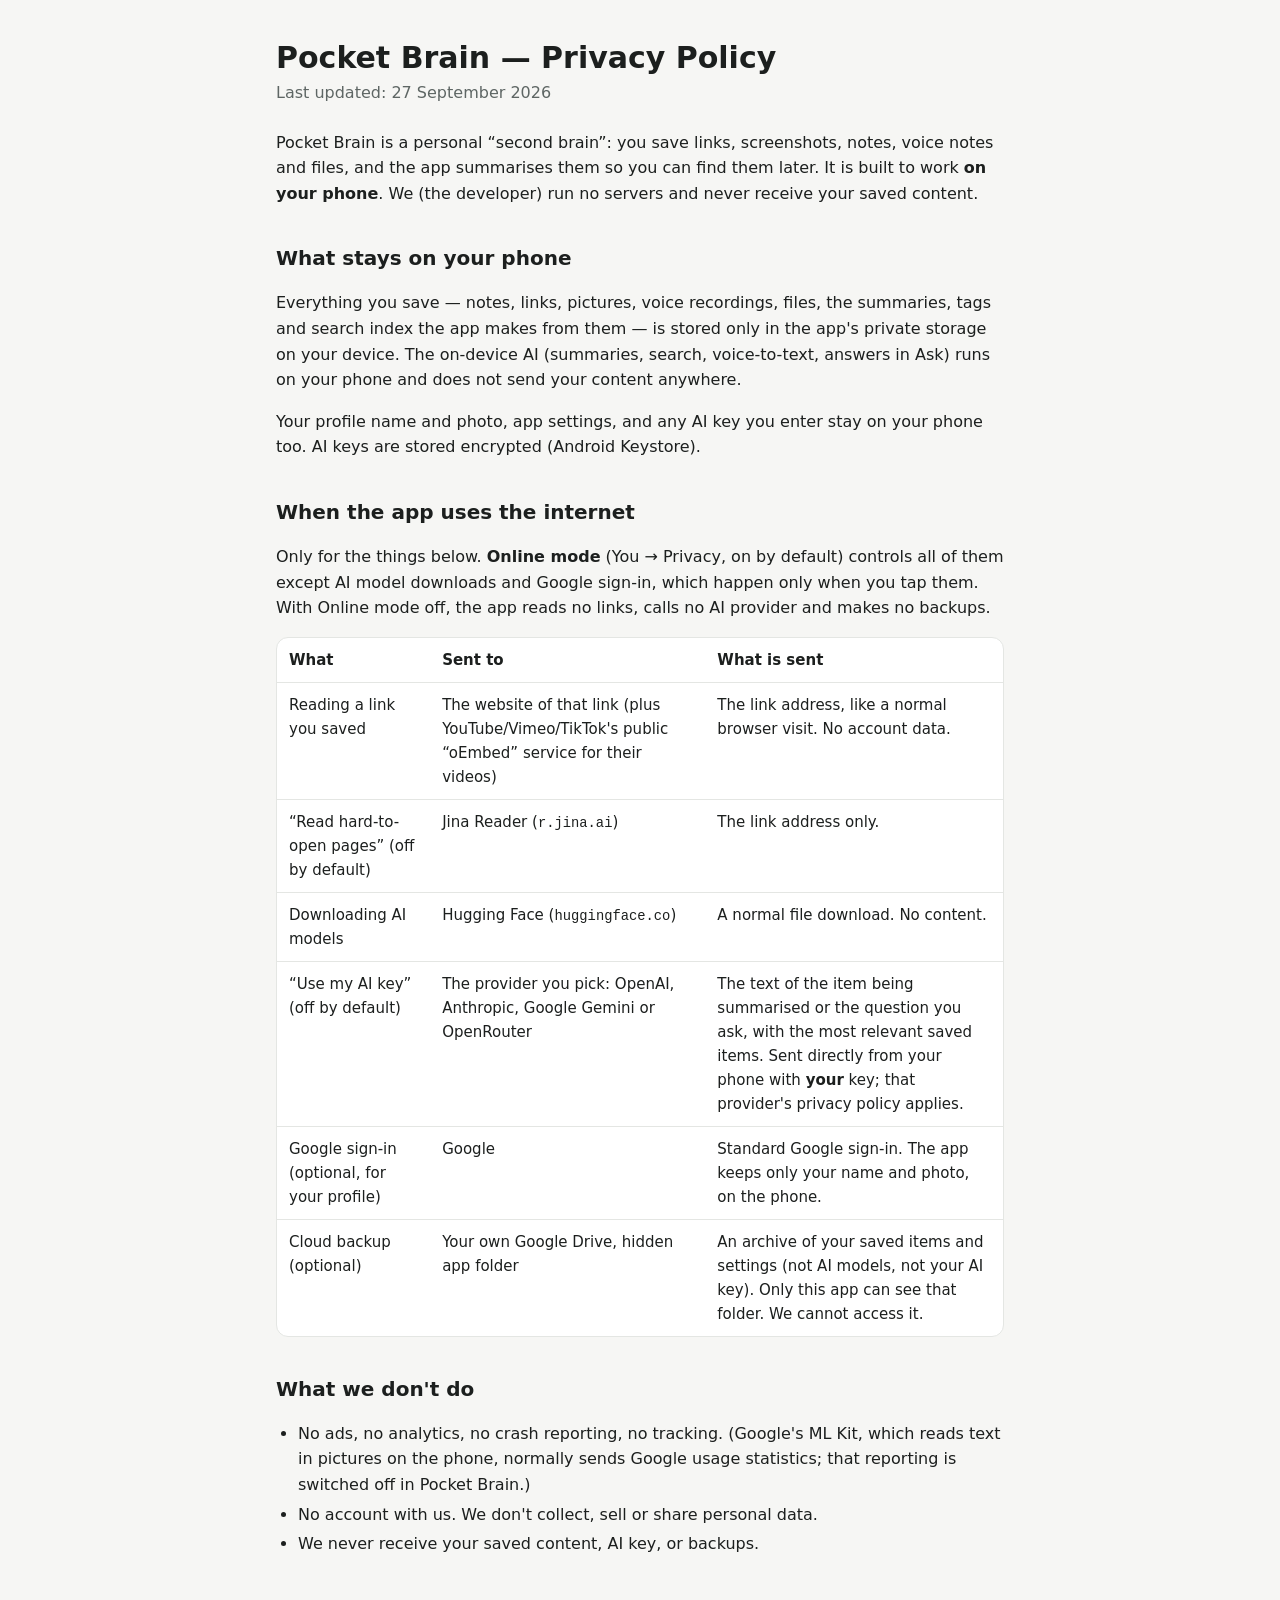
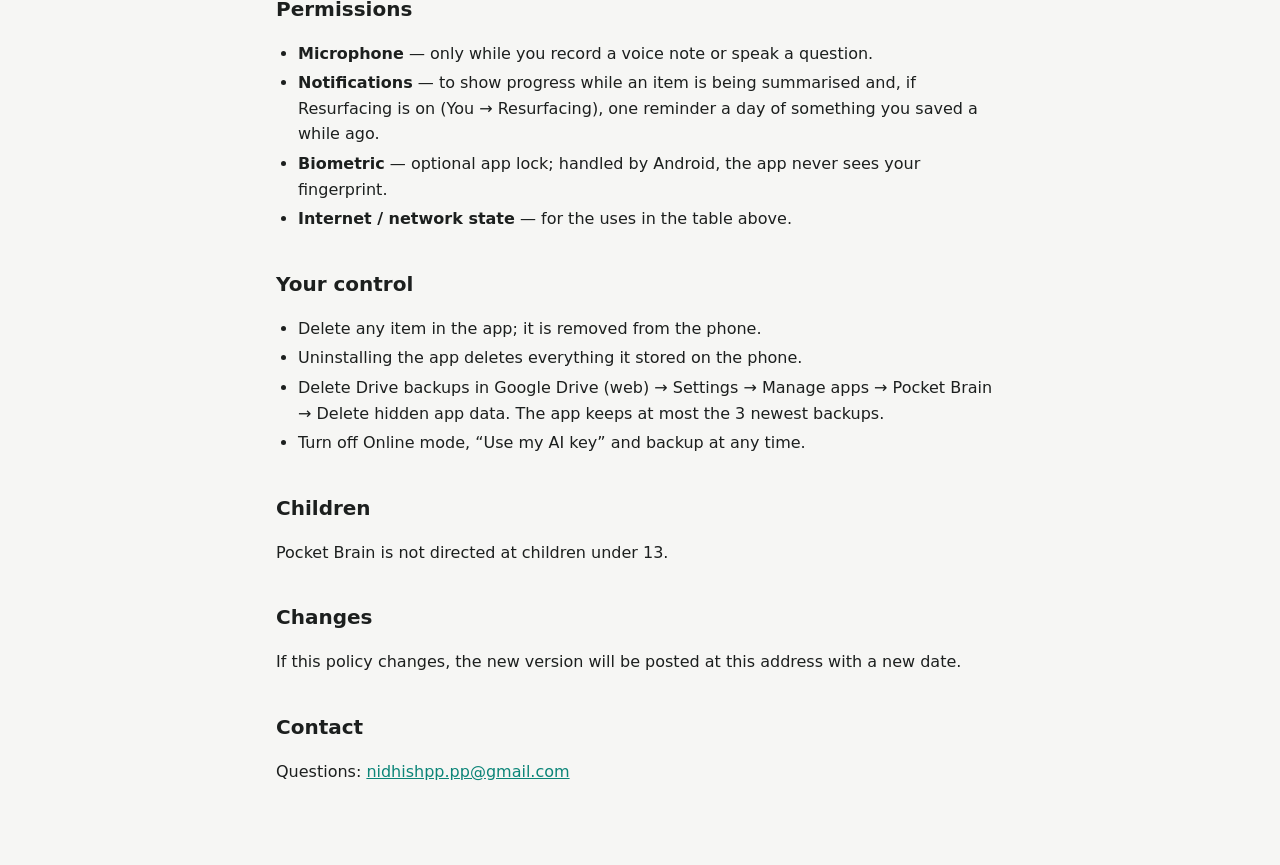
==== index.html @ e98b4227 "Pocket Brain privacy policy Co-Authored-By: Claude Opus 5.5 <noreply@anthropic.com>" ====
<!doctype html>
<html lang="en">
<head>
<meta charset="utf-8">
<meta name="viewport" content="width=device-width, initial-scale=1">
<title>Pocket Brain — Privacy Policy</title>
<meta name="description" content="Privacy policy for the Pocket Brain Android app.">
<style>
  :root { --bg:#F6F6F4; --card:#FFFFFF; --ink:#1C1F1E; --muted:#5E6664; --line:#E4E6E3; --accent:#0C8578; }
  @media (prefers-color-scheme: dark) {
    :root { --bg:#121615; --card:#1A1F1E; --ink:#E9EDEC; --muted:#A3ADAA; --line:#2A3230; --accent:#4AD1C0; }
  }
  * { box-sizing: border-box; }
  body { margin:0; background:var(--bg); color:var(--ink);
         font:16px/1.6 system-ui,-apple-system,"Segoe UI",Roboto,sans-serif; }
  main { max-width:760px; margin:0 auto; padding:40px 16px 64px; }
  h1 { font-size:30px; line-height:1.2; margin:0 0 4px; }
  h2 { font-size:20px; margin:36px 0 8px; }
  .updated { color:var(--muted); margin:0 0 24px; }
  a { color:var(--accent); }
  code { font-size:.92em; }
  ul { padding-left:22px; }
  li { margin:4px 0; }
  .table { overflow-x:auto; border:1px solid var(--line); border-radius:12px; background:var(--card); }
  table { border-collapse:collapse; width:100%; min-width:560px; font-size:15px; }
  th, td { text-align:left; vertical-align:top; padding:10px 12px; border-bottom:1px solid var(--line); }
  tr:last-child td { border-bottom:0; }
  th { font-weight:600; }
</style>
</head>
<body>
<main>
<h1>Pocket Brain — Privacy Policy</h1>
<p class="updated">Last updated: 27 September 2026</p>

<p>Pocket Brain is a personal “second brain”: you save links, screenshots, notes, voice notes and
files, and the app summarises them so you can find them later. It is built to work <strong>on your
phone</strong>. We (the developer) run no servers and never receive your saved content.</p>

<h2>What stays on your phone</h2>
<p>Everything you save — notes, links, pictures, voice recordings, files, the summaries, tags and
search index the app makes from them — is stored only in the app's private storage on your
device. The on-device AI (summaries, search, voice-to-text, answers in Ask) runs on your phone
and does not send your content anywhere.</p>
<p>Your profile name and photo, app settings, and any AI key you enter stay on your phone too.
AI keys are stored encrypted (Android Keystore).</p>

<h2>When the app uses the internet</h2>
<p>Only for the things below. <strong>Online mode</strong> (You → Privacy, on by default) controls all of them
except AI model downloads and Google sign-in, which happen only when you tap them. With Online mode off, the
app reads no links, calls no AI provider and makes no backups.</p>
<div class="table">
<table>
<thead><tr><th>What</th><th>Sent to</th><th>What is sent</th></tr></thead>
<tbody>
<tr><td>Reading a link you saved</td><td>The website of that link (plus YouTube/Vimeo/TikTok's public “oEmbed” service for their videos)</td><td>The link address, like a normal browser visit. No account data.</td></tr>
<tr><td>“Read hard-to-open pages” (off by default)</td><td>Jina Reader (<code>r.jina.ai</code>)</td><td>The link address only.</td></tr>
<tr><td>Downloading AI models</td><td>Hugging Face (<code>huggingface.co</code>)</td><td>A normal file download. No content.</td></tr>
<tr><td>“Use my AI key” (off by default)</td><td>The provider you pick: OpenAI, Anthropic, Google Gemini or OpenRouter</td><td>The text of the item being summarised or the question you ask, with the most relevant saved items. Sent directly from your phone with <strong>your</strong> key; that provider's privacy policy applies.</td></tr>
<tr><td>Google sign-in (optional, for your profile)</td><td>Google</td><td>Standard Google sign-in. The app keeps only your name and photo, on the phone.</td></tr>
<tr><td>Cloud backup (optional)</td><td>Your own Google Drive, hidden app folder</td><td>An archive of your saved items and settings (not AI models, not your AI key). Only this app can see that folder. We cannot access it.</td></tr>
</tbody>
</table>
</div>

<h2>What we don't do</h2>
<ul>
<li>No ads, no analytics, no crash reporting, no tracking. (Google's ML Kit, which reads text in
pictures on the phone, normally sends Google usage statistics; that reporting is switched off
in Pocket Brain.)</li>
<li>No account with us. We don't collect, sell or share personal data.</li>
<li>We never receive your saved content, AI key, or backups.</li>
</ul>

<h2>Permissions</h2>
<ul>
<li><strong>Microphone</strong> — only while you record a voice note or speak a question.</li>
<li><strong>Notifications</strong> — to show progress while an item is being summarised and, if Resurfacing
is on (You → Resurfacing), one reminder a day of something you saved a while ago.</li>
<li><strong>Biometric</strong> — optional app lock; handled by Android, the app never sees your fingerprint.</li>
<li><strong>Internet / network state</strong> — for the uses in the table above.</li>
</ul>

<h2>Your control</h2>
<ul>
<li>Delete any item in the app; it is removed from the phone.</li>
<li>Uninstalling the app deletes everything it stored on the phone.</li>
<li>Delete Drive backups in Google Drive (web) → Settings → Manage apps → Pocket Brain →
Delete hidden app data. The app keeps at most the 3 newest backups.</li>
<li>Turn off Online mode, “Use my AI key” and backup at any time.</li>
</ul>

<h2>Children</h2>
<p>Pocket Brain is not directed at children under 13.</p>

<h2>Changes</h2>
<p>If this policy changes, the new version will be posted at this address with a new date.</p>

<h2>Contact</h2>
<p>Questions: <a href="mailto:nidhishpp.pp@gmail.com">nidhishpp.pp@gmail.com</a></p>
</main>
</body>
</html>
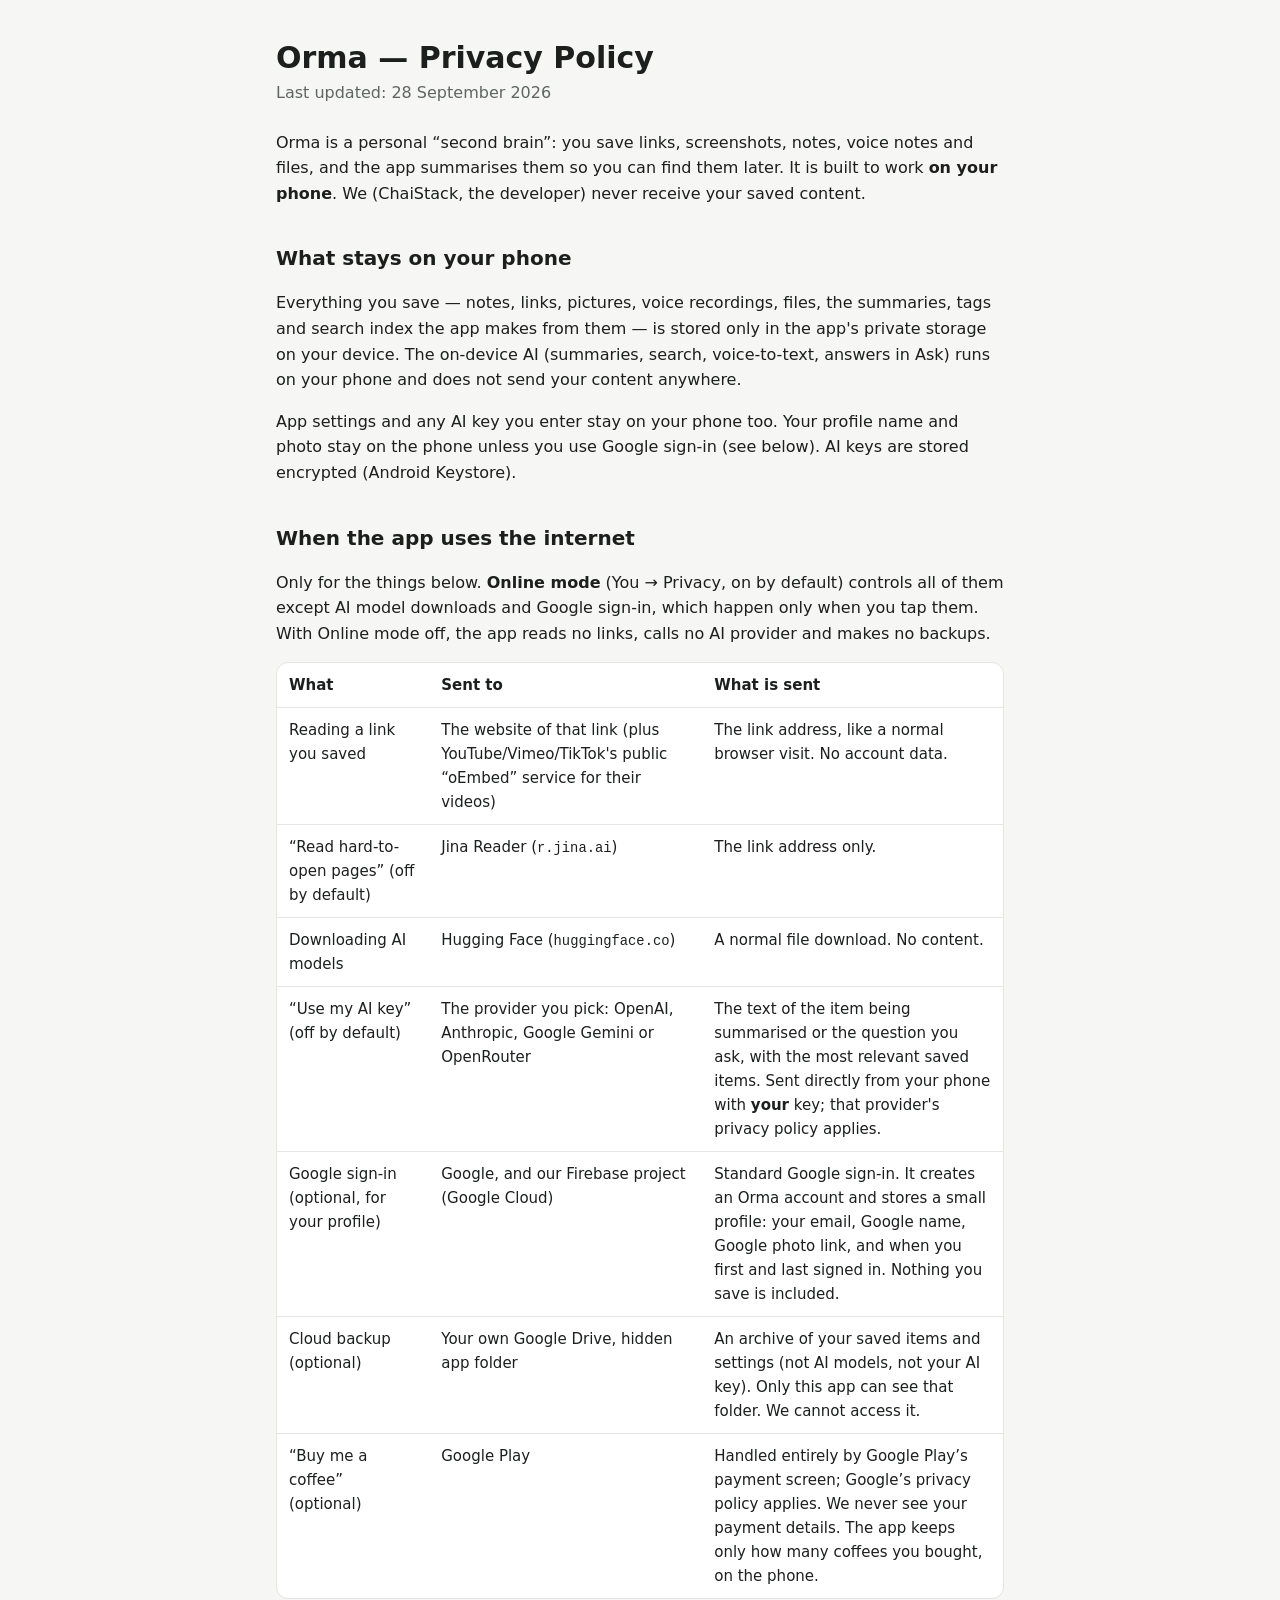
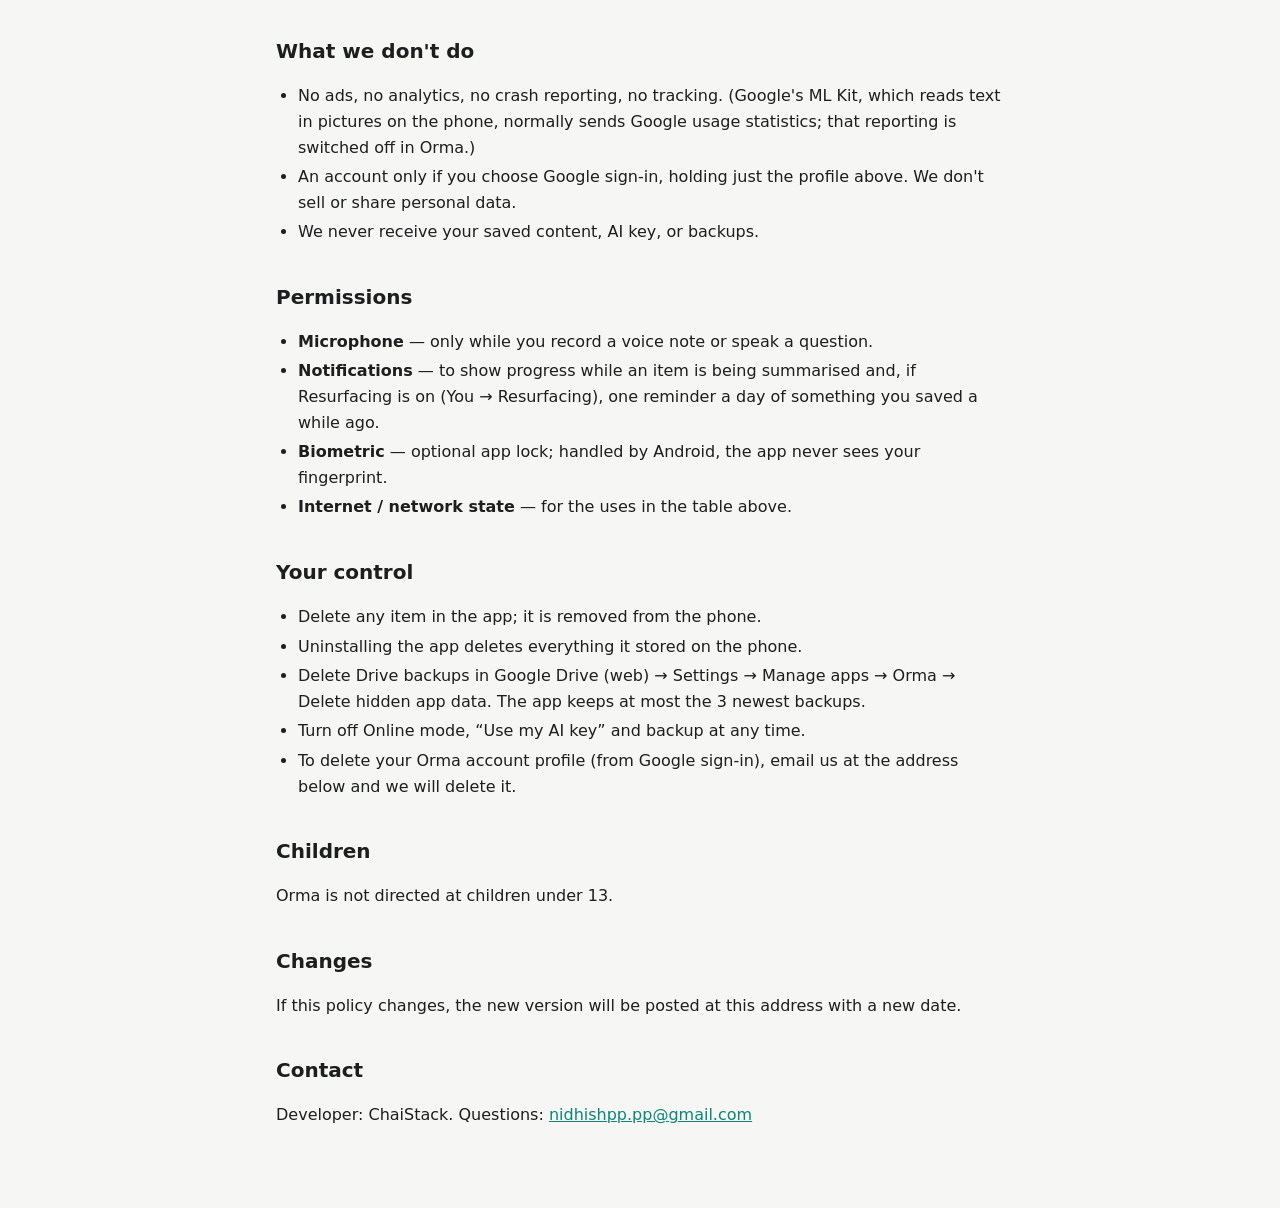
==== commit c533c23c: "Orma privacy policy: new name, ChaiStack, Firebase profile from Google sign-in Co-Authored-By: Claud" ====
--- a/index.html
+++ b/index.html
@@ -3,8 +3,8 @@
 <head>
 <meta charset="utf-8">
 <meta name="viewport" content="width=device-width, initial-scale=1">
-<title>Pocket Brain — Privacy Policy</title>
-<meta name="description" content="Privacy policy for the Pocket Brain Android app.">
+<title>Orma — Privacy Policy</title>
+<meta name="description" content="Privacy policy for the Orma Android app.">
 <style>
   :root { --bg:#F6F6F4; --card:#FFFFFF; --ink:#1C1F1E; --muted:#5E6664; --line:#E4E6E3; --accent:#0C8578; }
   @media (prefers-color-scheme: dark) {
@@ -30,19 +30,19 @@
 </head>
 <body>
 <main>
-<h1>Pocket Brain — Privacy Policy</h1>
-<p class="updated">Last updated: 27 September 2026</p>
+<h1>Orma — Privacy Policy</h1>
+<p class="updated">Last updated: 28 September 2026</p>
 
-<p>Pocket Brain is a personal “second brain”: you save links, screenshots, notes, voice notes and
+<p>Orma is a personal “second brain”: you save links, screenshots, notes, voice notes and
 files, and the app summarises them so you can find them later. It is built to work <strong>on your
-phone</strong>. We (the developer) run no servers and never receive your saved content.</p>
+phone</strong>. We (ChaiStack, the developer) never receive your saved content.</p>
 
 <h2>What stays on your phone</h2>
 <p>Everything you save — notes, links, pictures, voice recordings, files, the summaries, tags and
 search index the app makes from them — is stored only in the app's private storage on your
 device. The on-device AI (summaries, search, voice-to-text, answers in Ask) runs on your phone
 and does not send your content anywhere.</p>
-<p>Your profile name and photo, app settings, and any AI key you enter stay on your phone too.
+<p>App settings and any AI key you enter stay on your phone too. Your profile name and photo stay on the phone unless you use Google sign-in (see below).
 AI keys are stored encrypted (Android Keystore).</p>
 
 <h2>When the app uses the internet</h2>
@@ -57,8 +57,9 @@
 <tr><td>“Read hard-to-open pages” (off by default)</td><td>Jina Reader (<code>r.jina.ai</code>)</td><td>The link address only.</td></tr>
 <tr><td>Downloading AI models</td><td>Hugging Face (<code>huggingface.co</code>)</td><td>A normal file download. No content.</td></tr>
 <tr><td>“Use my AI key” (off by default)</td><td>The provider you pick: OpenAI, Anthropic, Google Gemini or OpenRouter</td><td>The text of the item being summarised or the question you ask, with the most relevant saved items. Sent directly from your phone with <strong>your</strong> key; that provider's privacy policy applies.</td></tr>
-<tr><td>Google sign-in (optional, for your profile)</td><td>Google</td><td>Standard Google sign-in. The app keeps only your name and photo, on the phone.</td></tr>
+<tr><td>Google sign-in (optional, for your profile)</td><td>Google, and our Firebase project (Google Cloud)</td><td>Standard Google sign-in. It creates an Orma account and stores a small profile: your email, Google name, Google photo link, and when you first and last signed in. Nothing you save is included.</td></tr>
 <tr><td>Cloud backup (optional)</td><td>Your own Google Drive, hidden app folder</td><td>An archive of your saved items and settings (not AI models, not your AI key). Only this app can see that folder. We cannot access it.</td></tr>
+<tr><td>“Buy me a coffee” (optional)</td><td>Google Play</td><td>Handled entirely by Google Play’s payment screen; Google’s privacy policy applies. We never see your payment details. The app keeps only how many coffees you bought, on the phone.</td></tr>
 </tbody>
 </table>
 </div>
@@ -67,8 +68,8 @@
 <ul>
 <li>No ads, no analytics, no crash reporting, no tracking. (Google's ML Kit, which reads text in
 pictures on the phone, normally sends Google usage statistics; that reporting is switched off
-in Pocket Brain.)</li>
-<li>No account with us. We don't collect, sell or share personal data.</li>
+in Orma.)</li>
+<li>An account only if you choose Google sign-in, holding just the profile above. We don't sell or share personal data.</li>
 <li>We never receive your saved content, AI key, or backups.</li>
 </ul>
 
@@ -85,19 +86,20 @@
 <ul>
 <li>Delete any item in the app; it is removed from the phone.</li>
 <li>Uninstalling the app deletes everything it stored on the phone.</li>
-<li>Delete Drive backups in Google Drive (web) → Settings → Manage apps → Pocket Brain →
+<li>Delete Drive backups in Google Drive (web) → Settings → Manage apps → Orma →
 Delete hidden app data. The app keeps at most the 3 newest backups.</li>
 <li>Turn off Online mode, “Use my AI key” and backup at any time.</li>
+<li>To delete your Orma account profile (from Google sign-in), email us at the address below and we will delete it.</li>
 </ul>
 
 <h2>Children</h2>
-<p>Pocket Brain is not directed at children under 13.</p>
+<p>Orma is not directed at children under 13.</p>
 
 <h2>Changes</h2>
 <p>If this policy changes, the new version will be posted at this address with a new date.</p>
 
 <h2>Contact</h2>
-<p>Questions: <a href="mailto:nidhishpp.pp@gmail.com">nidhishpp.pp@gmail.com</a></p>
+<p>Developer: ChaiStack. Questions: <a href="mailto:nidhishpp.pp@gmail.com">nidhishpp.pp@gmail.com</a></p>
 </main>
 </body>
 </html>
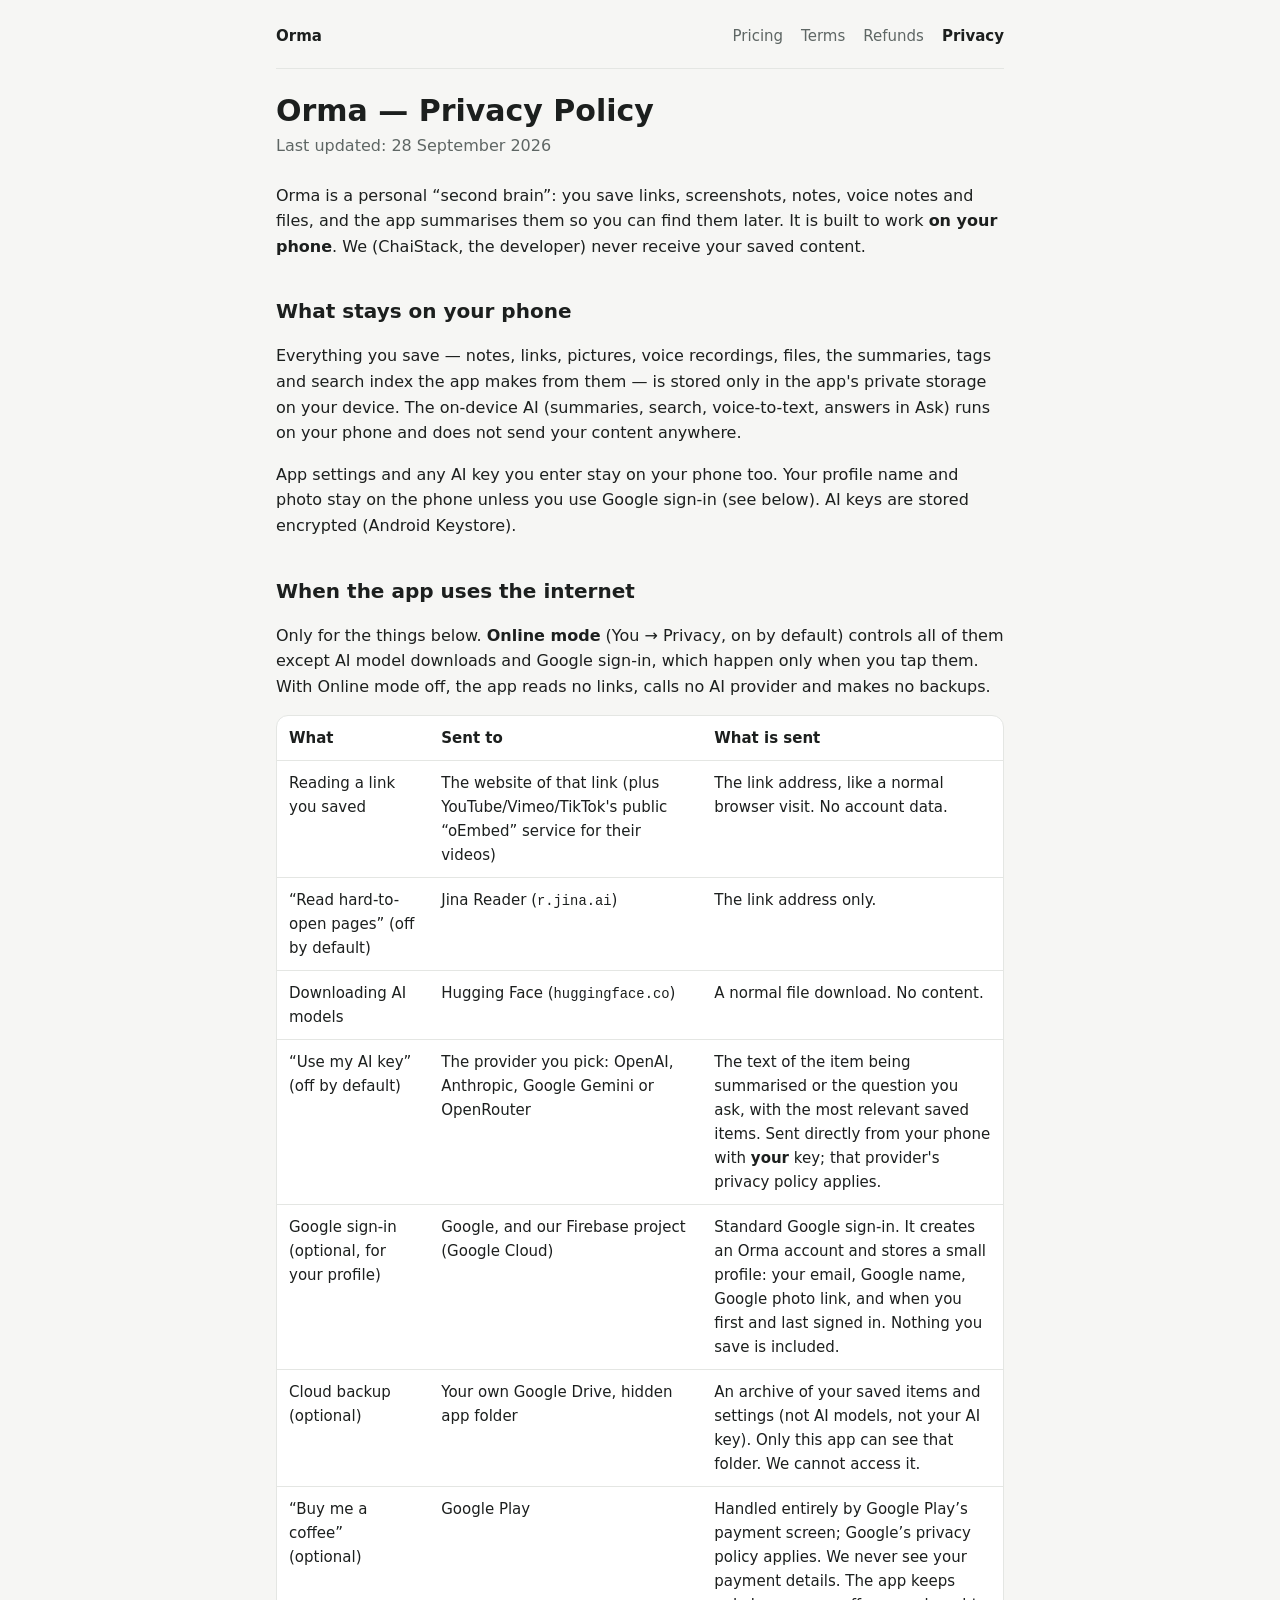
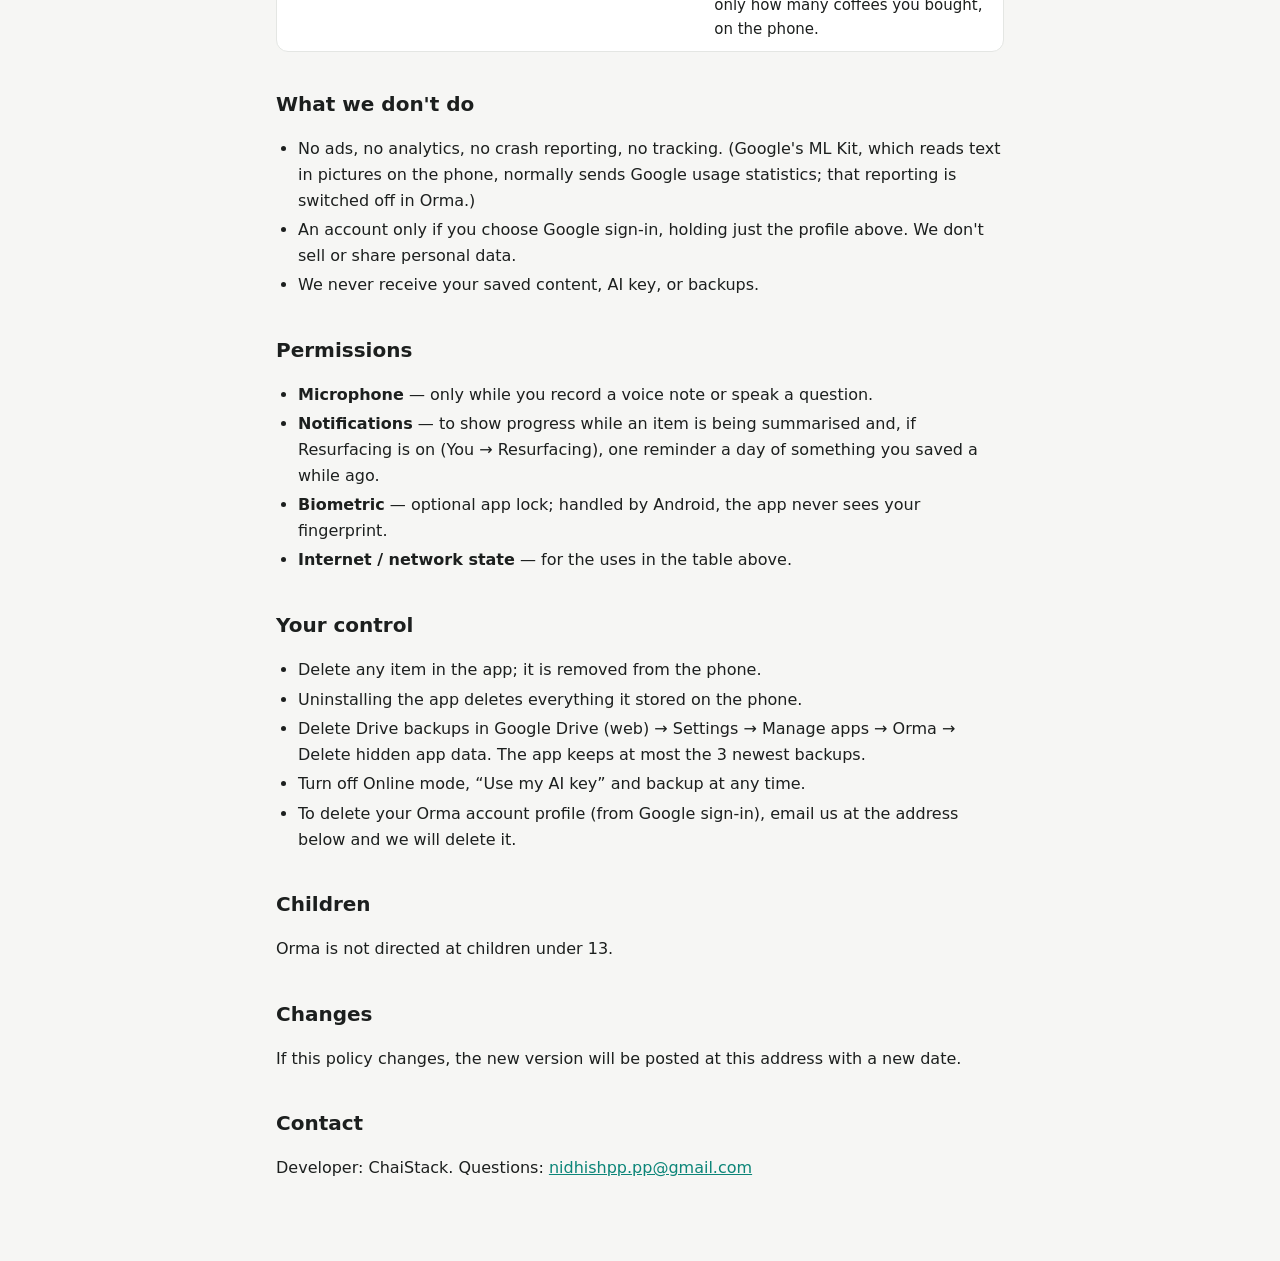
==== commit 243fbc1a: "Add pricing, terms and refund pages Pricing (Free, Pro and Pro+ marked coming soon), Terms of Servic" ====
--- a/index.html
+++ b/index.html
@@ -13,7 +13,7 @@
   * { box-sizing: border-box; }
   body { margin:0; background:var(--bg); color:var(--ink);
          font:16px/1.6 system-ui,-apple-system,"Segoe UI",Roboto,sans-serif; }
-  main { max-width:760px; margin:0 auto; padding:40px 16px 64px; }
+  main { max-width:760px; margin:0 auto; padding:24px 16px 64px; }
   h1 { font-size:30px; line-height:1.2; margin:0 0 4px; }
   h2 { font-size:20px; margin:36px 0 8px; }
   .updated { color:var(--muted); margin:0 0 24px; }
@@ -26,10 +26,22 @@
   th, td { text-align:left; vertical-align:top; padding:10px 12px; border-bottom:1px solid var(--line); }
   tr:last-child td { border-bottom:0; }
   th { font-weight:600; }
+  nav.site { display:flex; flex-wrap:wrap; gap:4px 18px; padding:0 0 20px; margin:0 0 24px; border-bottom:1px solid var(--line); font-size:15px; }
+  nav.site a { color:var(--muted); text-decoration:none; }
+  nav.site a[aria-current="page"] { color:var(--ink); font-weight:600; }
+  nav.site .brand { color:var(--ink); font-weight:700; margin-right:auto; }
 </style>
 </head>
 <body>
 <main>
+<nav class="site">
+  <a class="brand" href="./">Orma</a>
+  <a href="pricing.html">Pricing</a>
+  <a href="terms.html">Terms</a>
+  <a href="refund.html">Refunds</a>
+  <a href="./" aria-current="page">Privacy</a>
+</nav>
+
 <h1>Orma — Privacy Policy</h1>
 <p class="updated">Last updated: 28 September 2026</p>
 
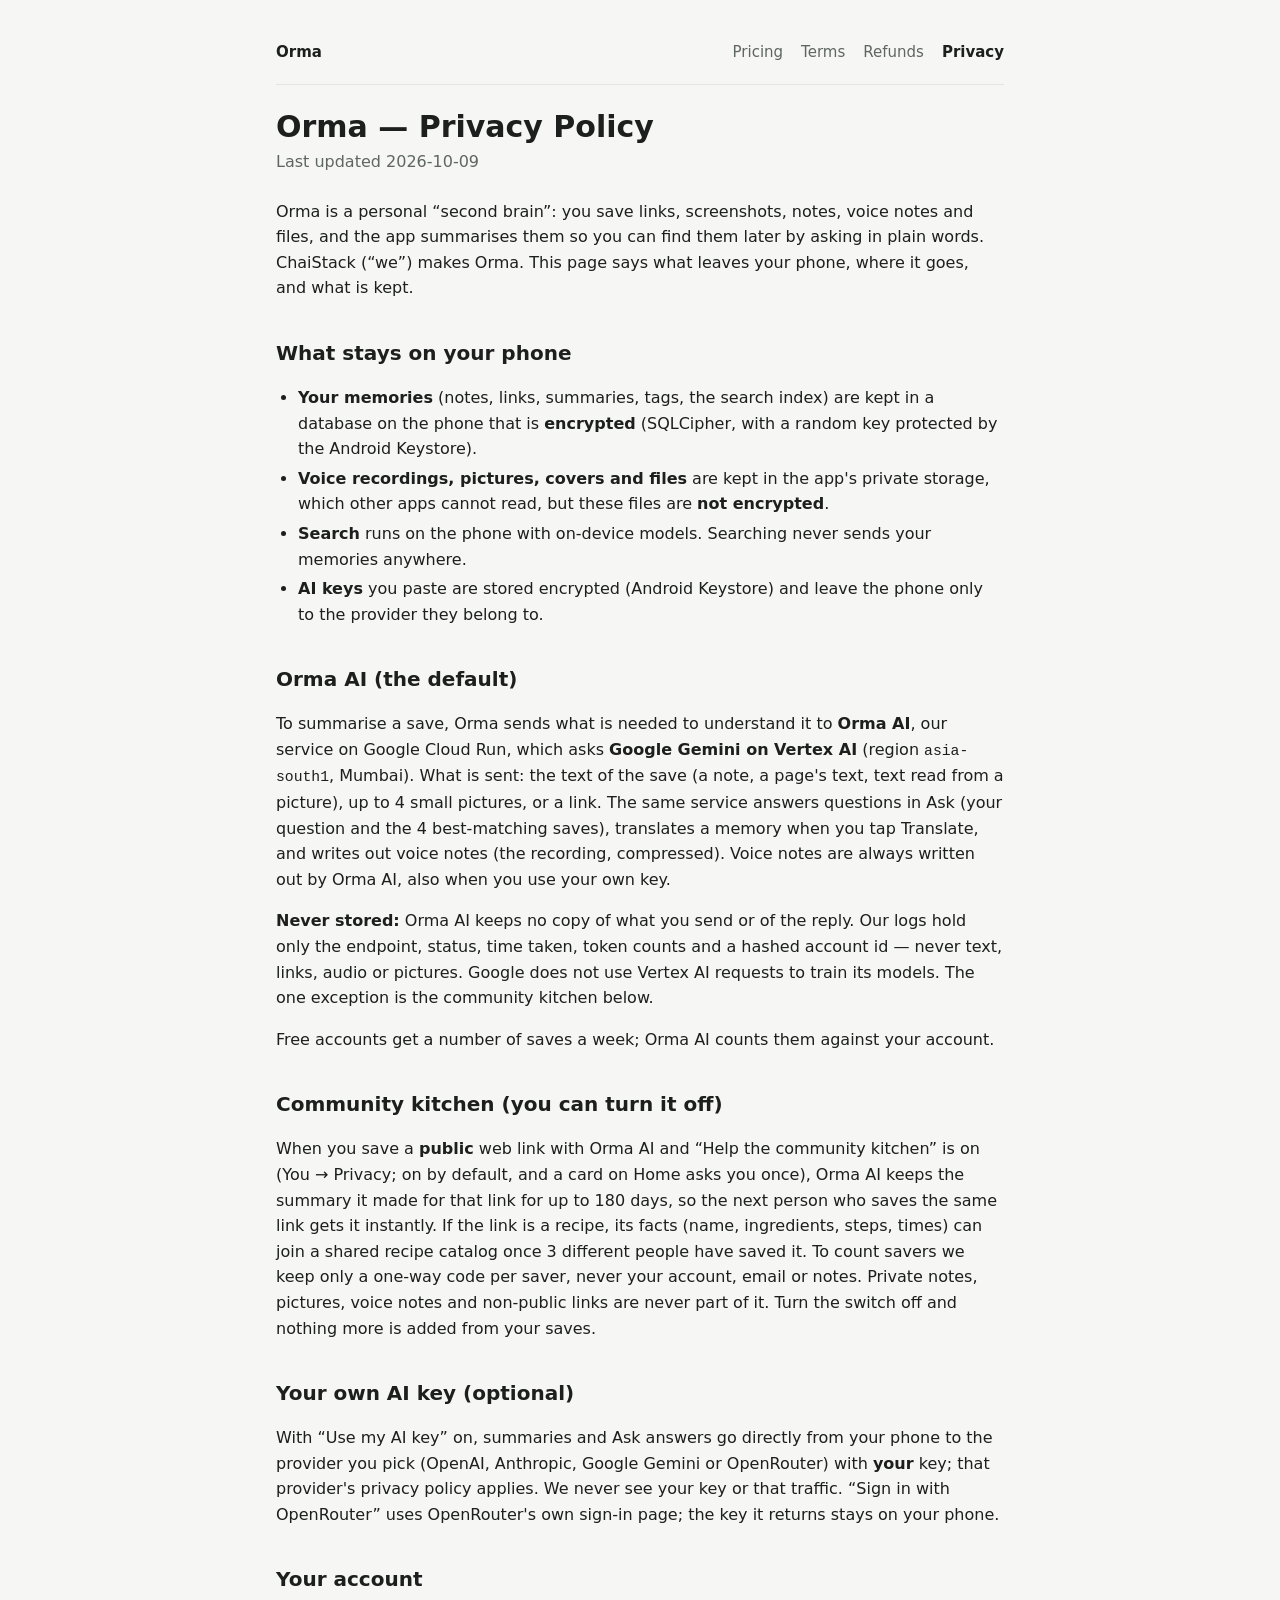
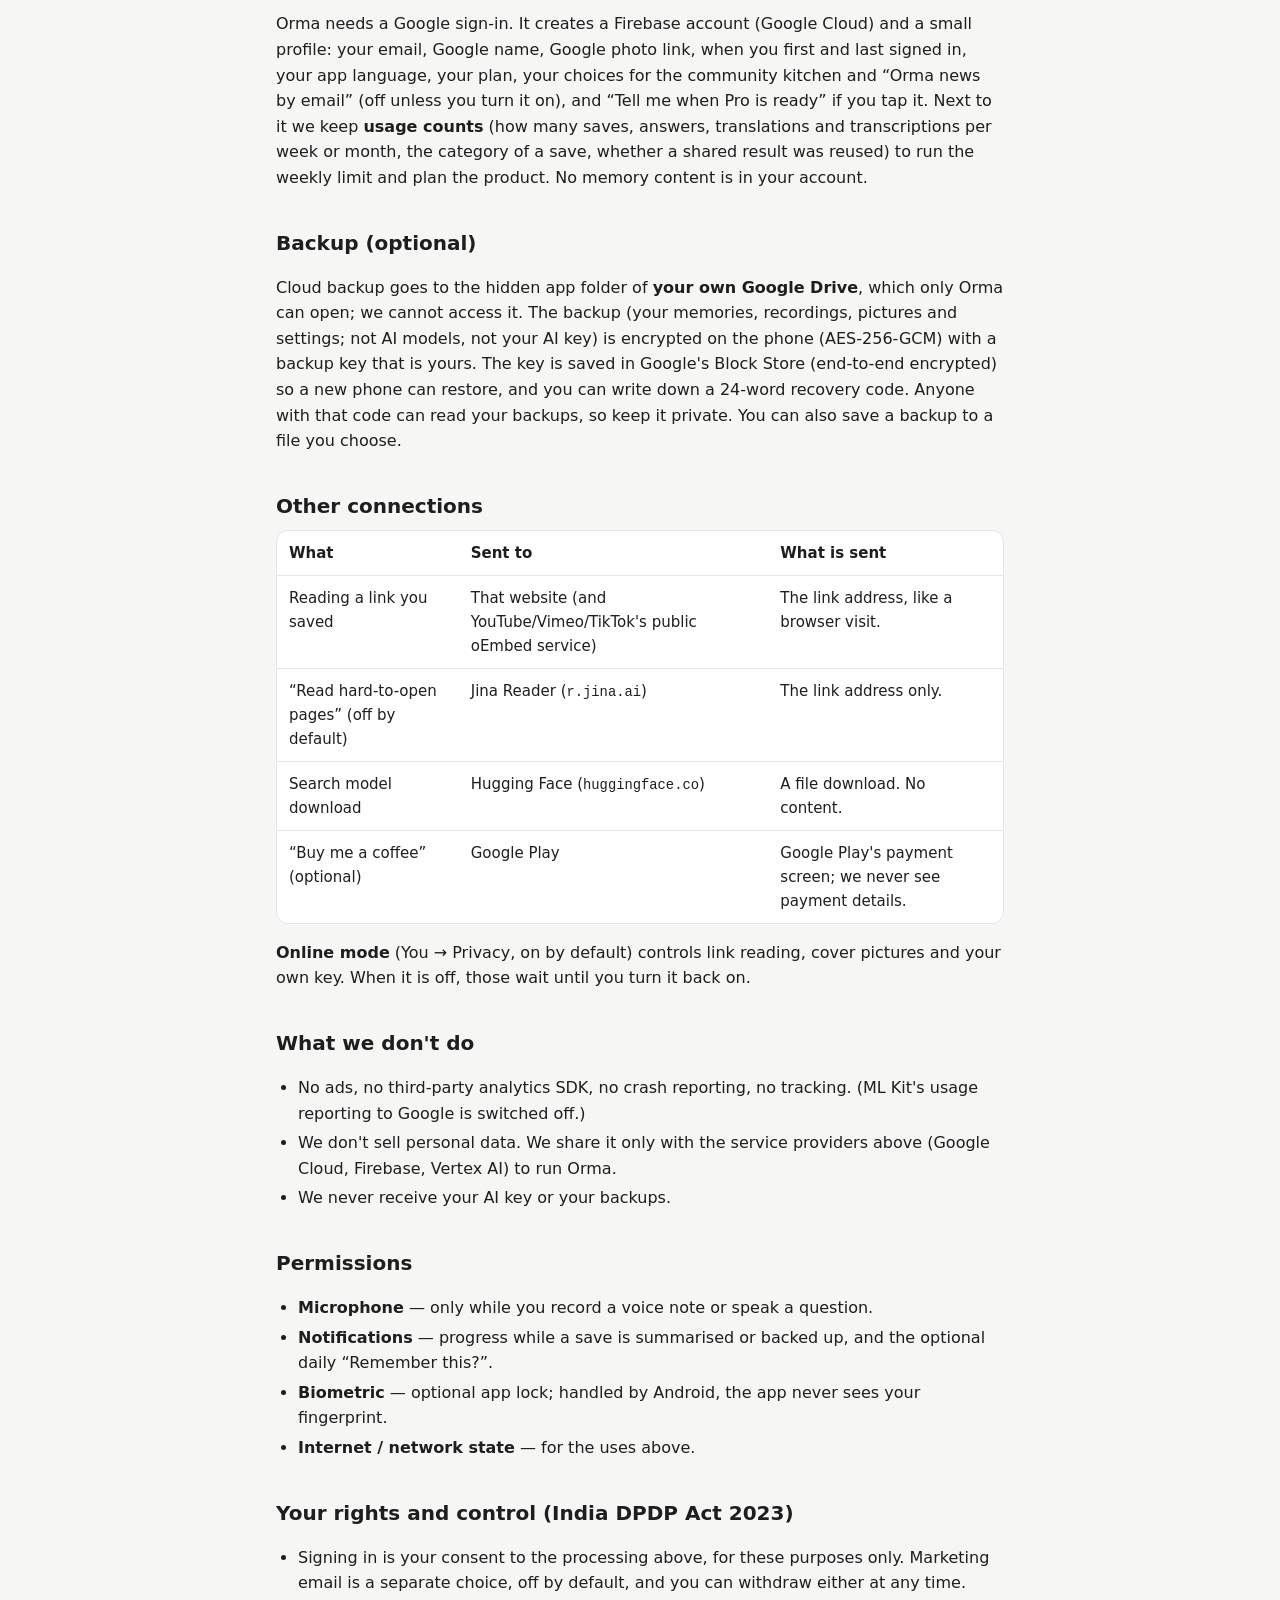
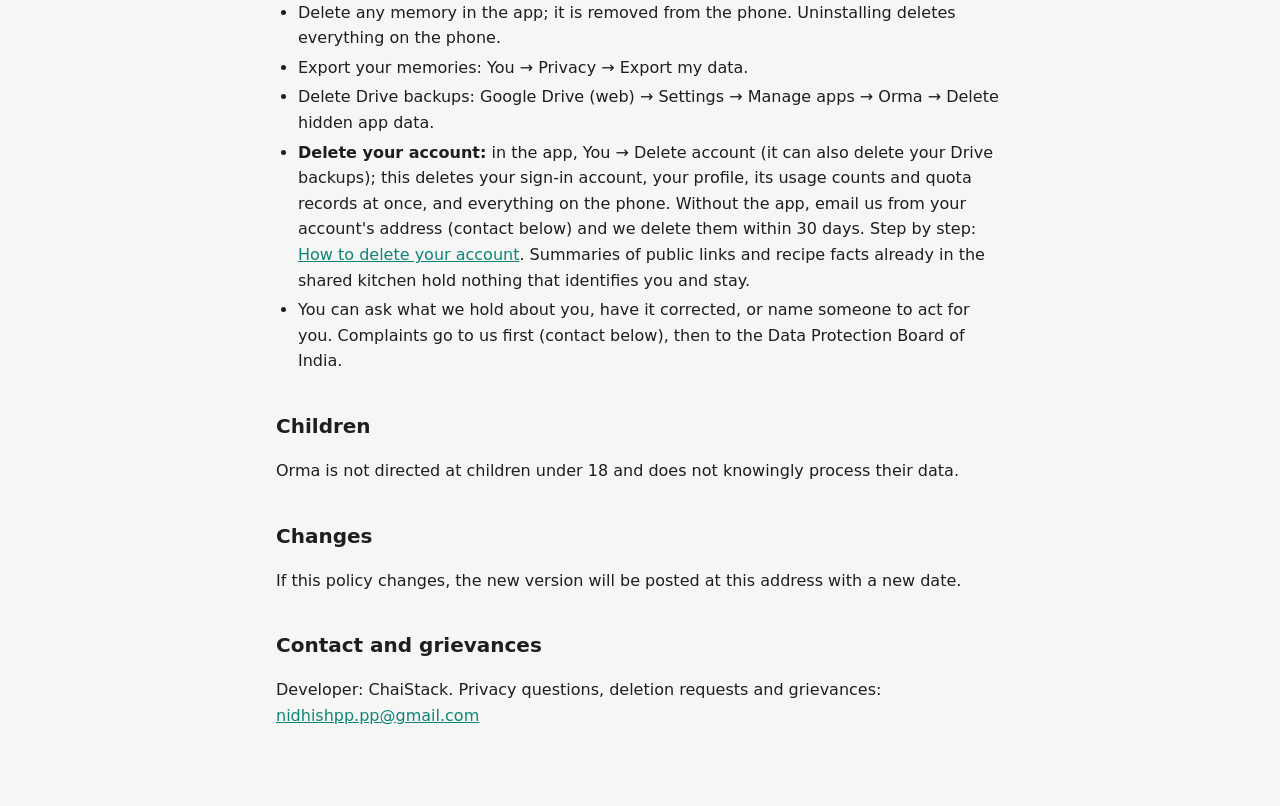
==== commit 55671d2d: "Privacy policy v1.1, account deletion page, terms 18+ Policy covers Orma AI, community kitchen, usag" ====
--- a/index.html
+++ b/index.html
@@ -13,7 +13,7 @@
   * { box-sizing: border-box; }
   body { margin:0; background:var(--bg); color:var(--ink);
          font:16px/1.6 system-ui,-apple-system,"Segoe UI",Roboto,sans-serif; }
-  main { max-width:760px; margin:0 auto; padding:24px 16px 64px; }
+  main { max-width:760px; margin:0 auto; padding:40px 16px 64px; }
   h1 { font-size:30px; line-height:1.2; margin:0 0 4px; }
   h2 { font-size:20px; margin:36px 0 8px; }
   .updated { color:var(--muted); margin:0 0 24px; }
@@ -43,75 +43,117 @@
 </nav>
 
 <h1>Orma — Privacy Policy</h1>
-<p class="updated">Last updated: 28 September 2026</p>
+<p class="updated">Last updated 2026-10-09</p>
 
-<p>Orma is a personal “second brain”: you save links, screenshots, notes, voice notes and
-files, and the app summarises them so you can find them later. It is built to work <strong>on your
-phone</strong>. We (ChaiStack, the developer) never receive your saved content.</p>
+<p>Orma is a personal “second brain”: you save links, screenshots, notes, voice notes and files, and
+the app summarises them so you can find them later by asking in plain words. ChaiStack (“we”) makes
+Orma. This page says what leaves your phone, where it goes, and what is kept.</p>
 
 <h2>What stays on your phone</h2>
-<p>Everything you save — notes, links, pictures, voice recordings, files, the summaries, tags and
-search index the app makes from them — is stored only in the app's private storage on your
-device. The on-device AI (summaries, search, voice-to-text, answers in Ask) runs on your phone
-and does not send your content anywhere.</p>
-<p>App settings and any AI key you enter stay on your phone too. Your profile name and photo stay on the phone unless you use Google sign-in (see below).
-AI keys are stored encrypted (Android Keystore).</p>
+<ul>
+<li><strong>Your memories</strong> (notes, links, summaries, tags, the search index) are kept in a database on the phone
+that is <strong>encrypted</strong> (SQLCipher, with a random key protected by the Android Keystore).</li>
+<li><strong>Voice recordings, pictures, covers and files</strong> are kept in the app's private storage, which other apps
+cannot read, but these files are <strong>not encrypted</strong>.</li>
+<li><strong>Search</strong> runs on the phone with on-device models. Searching never sends your memories anywhere.</li>
+<li><strong>AI keys</strong> you paste are stored encrypted (Android Keystore) and leave the phone only to the provider
+they belong to.</li>
+</ul>
 
-<h2>When the app uses the internet</h2>
-<p>Only for the things below. <strong>Online mode</strong> (You → Privacy, on by default) controls all of them
-except AI model downloads and Google sign-in, which happen only when you tap them. With Online mode off, the
-app reads no links, calls no AI provider and makes no backups.</p>
+<h2>Orma AI (the default)</h2>
+<p>To summarise a save, Orma sends what is needed to understand it to <strong>Orma AI</strong>, our service on Google Cloud
+Run, which asks <strong>Google Gemini on Vertex AI</strong> (region <code>asia-south1</code>, Mumbai). What is sent: the
+text of the save (a note, a page's text, text read from a picture), up to 4 small pictures, or a link. The same service
+answers questions in Ask (your question and the 4 best-matching saves), translates a memory when you tap Translate, and
+writes out voice notes (the recording, compressed). Voice notes are always written out by Orma AI, also when you use
+your own key.</p>
+<p><strong>Never stored:</strong> Orma AI keeps no copy of what you send or of the reply. Our logs hold only the endpoint,
+status, time taken, token counts and a hashed account id — never text, links, audio or pictures. Google does not use
+Vertex AI requests to train its models. The one exception is the community kitchen below.</p>
+<p>Free accounts get a number of saves a week; Orma AI counts them against your account.</p>
+
+<h2>Community kitchen (you can turn it off)</h2>
+<p>When you save a <strong>public</strong> web link with Orma AI and “Help the community kitchen” is on (You → Privacy; on by
+default, and a card on Home asks you once), Orma AI keeps the summary it made for that link for up to 180 days, so the
+next person who saves the same link gets it instantly. If the link is a recipe, its facts (name, ingredients, steps, times)
+can join a shared recipe catalog once 3 different people have saved it. To count savers we keep only a one-way code per
+saver, never your account, email or notes. Private notes, pictures, voice notes and non-public links are never part of
+it. Turn the switch off and nothing more is added from your saves.</p>
+
+<h2>Your own AI key (optional)</h2>
+<p>With “Use my AI key” on, summaries and Ask answers go directly from your phone to the provider you pick (OpenAI,
+Anthropic, Google Gemini or OpenRouter) with <strong>your</strong> key; that provider's privacy policy applies. We never see
+your key or that traffic. “Sign in with OpenRouter” uses OpenRouter's own sign-in page; the key it returns stays on your
+phone.</p>
+
+<h2>Your account</h2>
+<p>Orma needs a Google sign-in. It creates a Firebase account (Google Cloud) and a small profile: your email, Google name,
+Google photo link, when you first and last signed in, your app language, your plan, your choices for the community
+kitchen and “Orma news by email” (off unless you turn it on), and “Tell me when Pro is ready” if you tap it. Next to it we
+keep <strong>usage counts</strong> (how many saves, answers, translations and transcriptions per week or month, the
+category of a save, whether a shared result was reused) to run the weekly limit and plan the product. No memory content
+is in your account.</p>
+
+<h2>Backup (optional)</h2>
+<p>Cloud backup goes to the hidden app folder of <strong>your own Google Drive</strong>, which only Orma can open; we cannot
+access it. The backup (your memories, recordings, pictures and settings; not AI models, not your AI key) is encrypted on
+the phone (AES-256-GCM) with a backup key that is yours. The key is saved in Google's Block Store (end-to-end encrypted)
+so a new phone can restore, and you can write down a 24-word recovery code. Anyone with that code can read your
+backups, so keep it private. You can also save a backup to a file you choose.</p>
+
+<h2>Other connections</h2>
 <div class="table">
 <table>
 <thead><tr><th>What</th><th>Sent to</th><th>What is sent</th></tr></thead>
 <tbody>
-<tr><td>Reading a link you saved</td><td>The website of that link (plus YouTube/Vimeo/TikTok's public “oEmbed” service for their videos)</td><td>The link address, like a normal browser visit. No account data.</td></tr>
+<tr><td>Reading a link you saved</td><td>That website (and YouTube/Vimeo/TikTok's public oEmbed service)</td><td>The link address, like a browser visit.</td></tr>
 <tr><td>“Read hard-to-open pages” (off by default)</td><td>Jina Reader (<code>r.jina.ai</code>)</td><td>The link address only.</td></tr>
-<tr><td>Downloading AI models</td><td>Hugging Face (<code>huggingface.co</code>)</td><td>A normal file download. No content.</td></tr>
-<tr><td>“Use my AI key” (off by default)</td><td>The provider you pick: OpenAI, Anthropic, Google Gemini or OpenRouter</td><td>The text of the item being summarised or the question you ask, with the most relevant saved items. Sent directly from your phone with <strong>your</strong> key; that provider's privacy policy applies.</td></tr>
-<tr><td>Google sign-in (optional, for your profile)</td><td>Google, and our Firebase project (Google Cloud)</td><td>Standard Google sign-in. It creates an Orma account and stores a small profile: your email, Google name, Google photo link, and when you first and last signed in. Nothing you save is included.</td></tr>
-<tr><td>Cloud backup (optional)</td><td>Your own Google Drive, hidden app folder</td><td>An archive of your saved items and settings (not AI models, not your AI key). Only this app can see that folder. We cannot access it.</td></tr>
-<tr><td>“Buy me a coffee” (optional)</td><td>Google Play</td><td>Handled entirely by Google Play’s payment screen; Google’s privacy policy applies. We never see your payment details. The app keeps only how many coffees you bought, on the phone.</td></tr>
+<tr><td>Search model download</td><td>Hugging Face (<code>huggingface.co</code>)</td><td>A file download. No content.</td></tr>
+<tr><td>“Buy me a coffee” (optional)</td><td>Google Play</td><td>Google Play's payment screen; we never see payment details.</td></tr>
 </tbody>
 </table>
 </div>
+<p><strong>Online mode</strong> (You → Privacy, on by default) controls link reading, cover pictures and your own key. When
+it is off, those wait until you turn it back on.</p>
 
 <h2>What we don't do</h2>
 <ul>
-<li>No ads, no analytics, no crash reporting, no tracking. (Google's ML Kit, which reads text in
-pictures on the phone, normally sends Google usage statistics; that reporting is switched off
-in Orma.)</li>
-<li>An account only if you choose Google sign-in, holding just the profile above. We don't sell or share personal data.</li>
-<li>We never receive your saved content, AI key, or backups.</li>
+<li>No ads, no third-party analytics SDK, no crash reporting, no tracking. (ML Kit's usage reporting to Google is switched off.)</li>
+<li>We don't sell personal data. We share it only with the service providers above (Google Cloud, Firebase, Vertex AI) to run Orma.</li>
+<li>We never receive your AI key or your backups.</li>
 </ul>
 
 <h2>Permissions</h2>
 <ul>
 <li><strong>Microphone</strong> — only while you record a voice note or speak a question.</li>
-<li><strong>Notifications</strong> — to show progress while an item is being summarised and, if Resurfacing
-is on (You → Resurfacing), one reminder a day of something you saved a while ago.</li>
+<li><strong>Notifications</strong> — progress while a save is summarised or backed up, and the optional daily “Remember this?”.</li>
 <li><strong>Biometric</strong> — optional app lock; handled by Android, the app never sees your fingerprint.</li>
-<li><strong>Internet / network state</strong> — for the uses in the table above.</li>
+<li><strong>Internet / network state</strong> — for the uses above.</li>
 </ul>
 
-<h2>Your control</h2>
+<h2>Your rights and control (India DPDP Act 2023)</h2>
 <ul>
-<li>Delete any item in the app; it is removed from the phone.</li>
-<li>Uninstalling the app deletes everything it stored on the phone.</li>
-<li>Delete Drive backups in Google Drive (web) → Settings → Manage apps → Orma →
-Delete hidden app data. The app keeps at most the 3 newest backups.</li>
-<li>Turn off Online mode, “Use my AI key” and backup at any time.</li>
-<li>To delete your Orma account profile (from Google sign-in), email us at the address below and we will delete it.</li>
+<li>Signing in is your consent to the processing above, for these purposes only. Marketing email is a separate choice, off by default, and you can withdraw either at any time.</li>
+<li>Delete any memory in the app; it is removed from the phone. Uninstalling deletes everything on the phone.</li>
+<li>Export your memories: You → Privacy → Export my data.</li>
+<li>Delete Drive backups: Google Drive (web) → Settings → Manage apps → Orma → Delete hidden app data.</li>
+<li><strong>Delete your account:</strong> in the app, You → Delete account (it can also delete your Drive backups); this
+deletes your sign-in account, your profile, its usage counts and quota records at once, and everything on the phone.
+Without the app, email us from your account's address (contact below) and we delete them within 30 days.
+Step by step: <a href="delete/">How to delete your account</a>. Summaries of public links and recipe facts
+already in the shared kitchen hold nothing that identifies you and stay.</li>
+<li>You can ask what we hold about you, have it corrected, or name someone to act for you. Complaints go to us first
+(contact below), then to the Data Protection Board of India.</li>
 </ul>
 
 <h2>Children</h2>
-<p>Orma is not directed at children under 13.</p>
+<p>Orma is not directed at children under 18 and does not knowingly process their data.</p>
 
 <h2>Changes</h2>
 <p>If this policy changes, the new version will be posted at this address with a new date.</p>
 
-<h2>Contact</h2>
-<p>Developer: ChaiStack. Questions: <a href="mailto:nidhishpp.pp@gmail.com">nidhishpp.pp@gmail.com</a></p>
+<h2>Contact and grievances</h2>
+<p>Developer: ChaiStack. Privacy questions, deletion requests and grievances: <a href="mailto:nidhishpp.pp@gmail.com">nidhishpp.pp@gmail.com</a></p>
 </main>
 </body>
 </html>
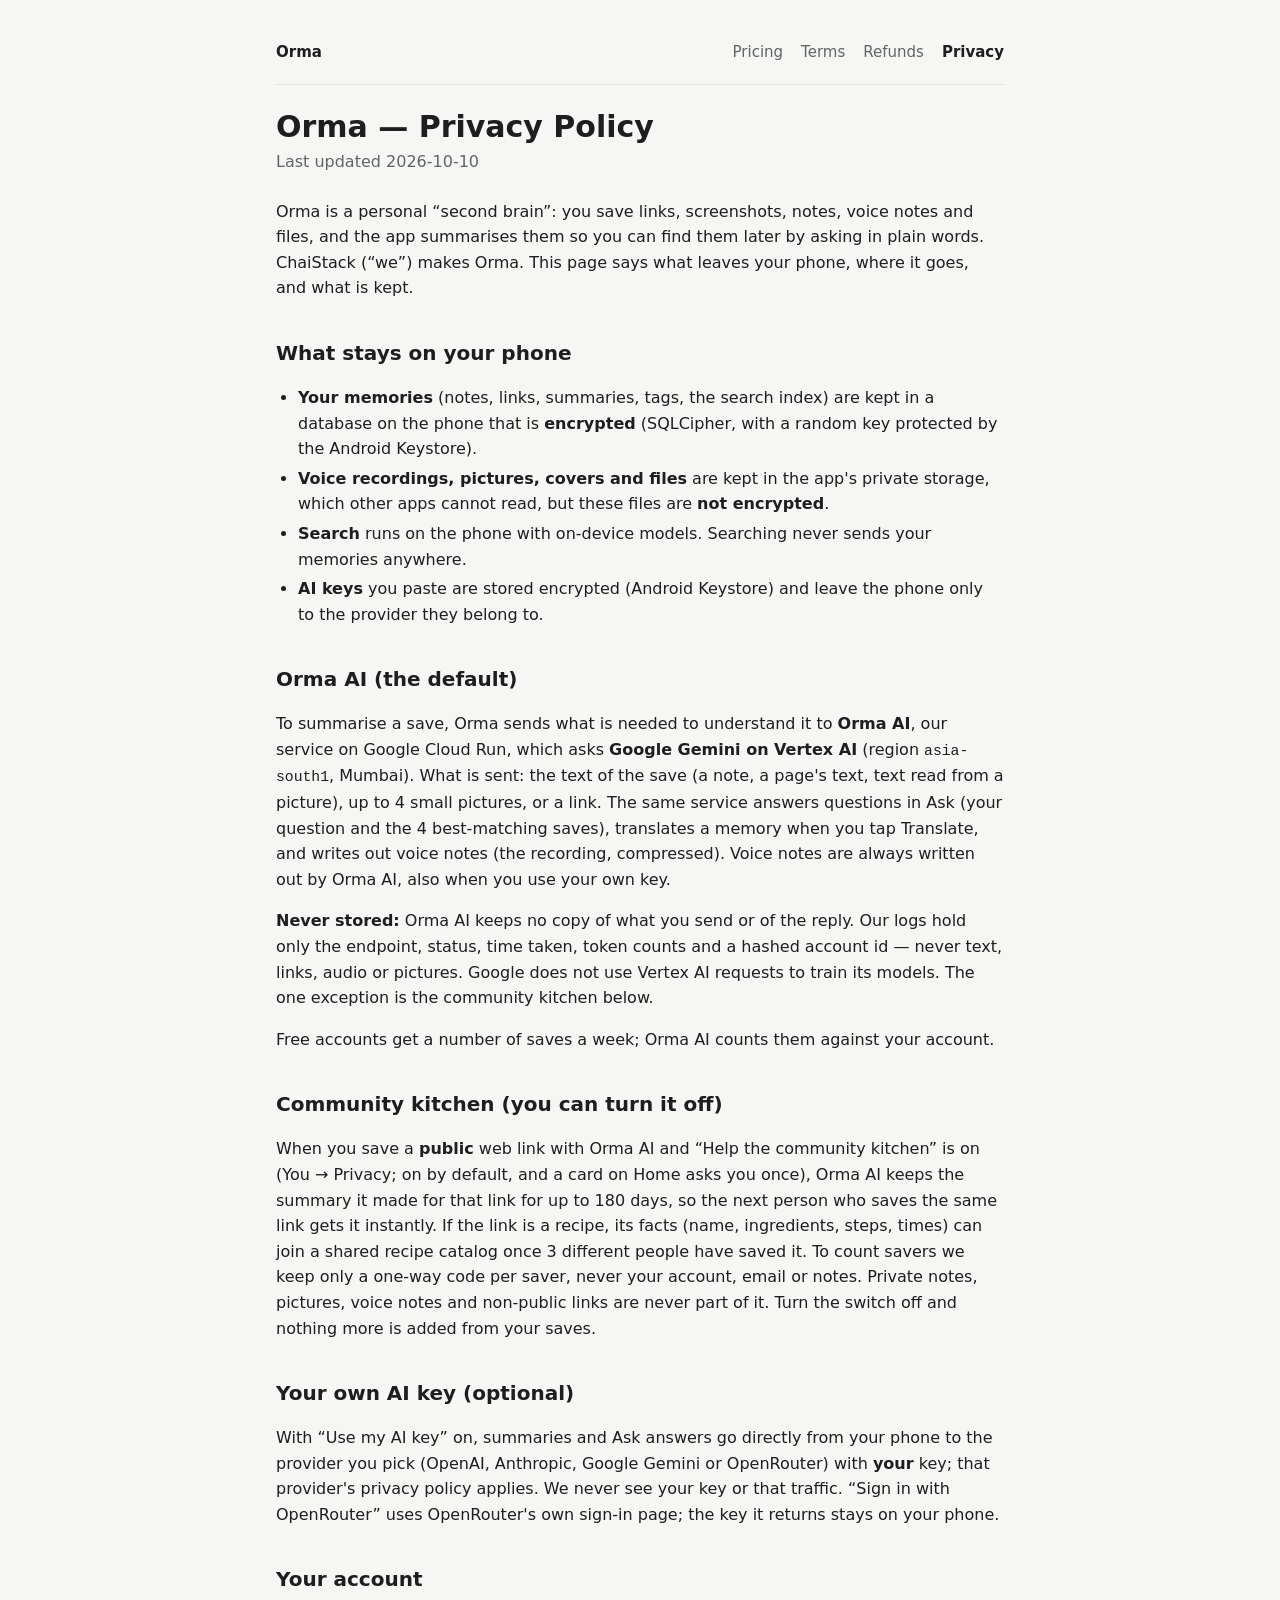
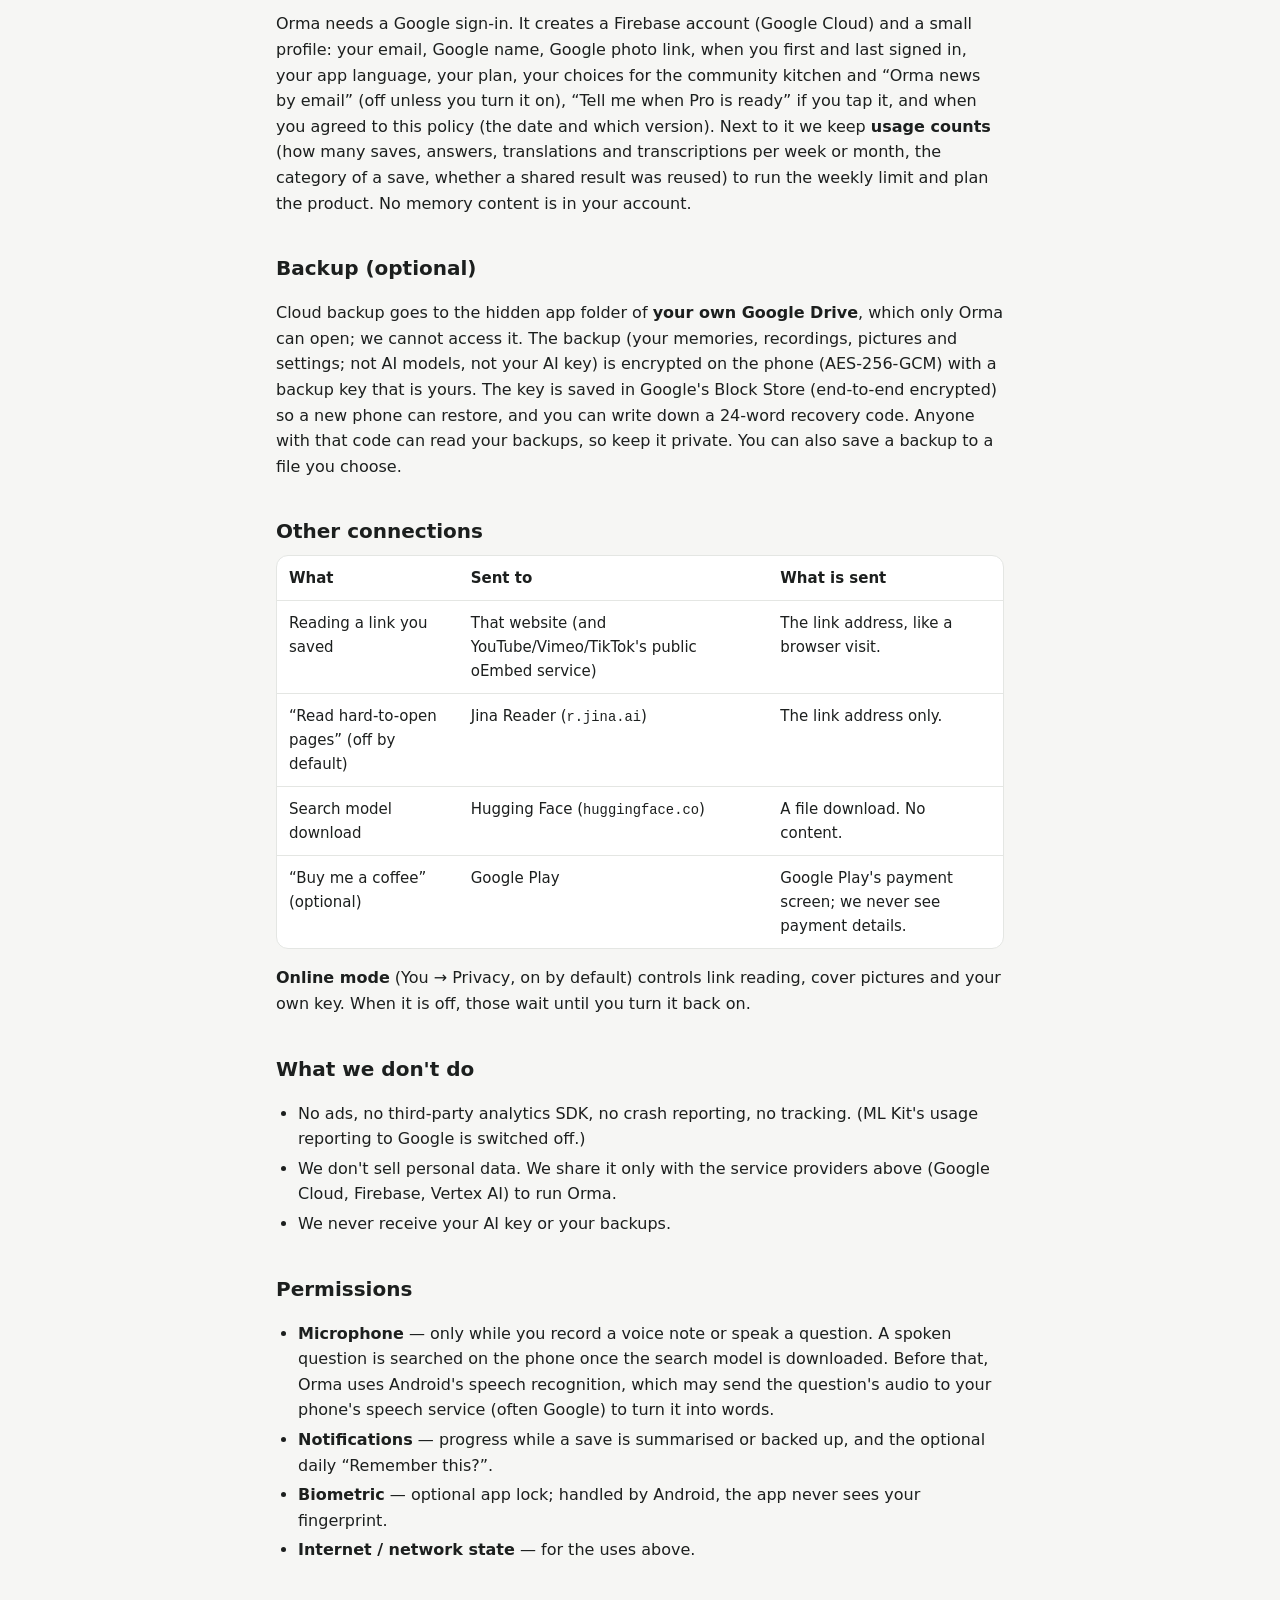
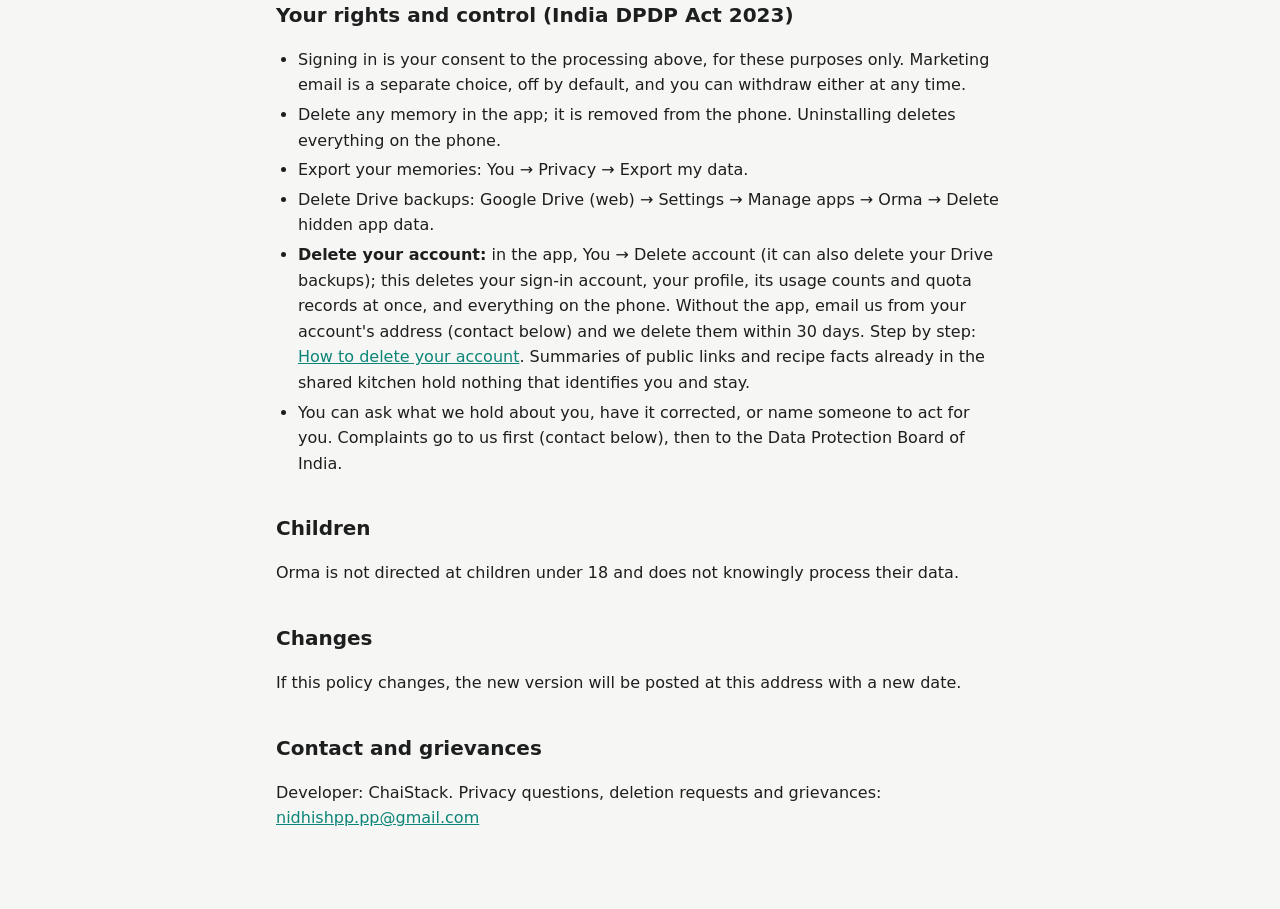
==== commit 286a16c3: "Policy: consent record in account, speech fallback under Microphone Co-Authored-By: Claude Opus 5.5 " ====
--- a/index.html
+++ b/index.html
@@ -43,7 +43,7 @@
 </nav>
 
 <h1>Orma — Privacy Policy</h1>
-<p class="updated">Last updated 2026-10-09</p>
+<p class="updated">Last updated 2026-10-10</p>
 
 <p>Orma is a personal “second brain”: you save links, screenshots, notes, voice notes and files, and
 the app summarises them so you can find them later by asking in plain words. ChaiStack (“we”) makes
@@ -89,7 +89,8 @@
 <h2>Your account</h2>
 <p>Orma needs a Google sign-in. It creates a Firebase account (Google Cloud) and a small profile: your email, Google name,
 Google photo link, when you first and last signed in, your app language, your plan, your choices for the community
-kitchen and “Orma news by email” (off unless you turn it on), and “Tell me when Pro is ready” if you tap it. Next to it we
+kitchen and “Orma news by email” (off unless you turn it on), “Tell me when Pro is ready” if you tap it, and when you
+agreed to this policy (the date and which version). Next to it we
 keep <strong>usage counts</strong> (how many saves, answers, translations and transcriptions per week or month, the
 category of a save, whether a shared result was reused) to run the weekly limit and plan the product. No memory content
 is in your account.</p>
@@ -125,7 +126,9 @@
 
 <h2>Permissions</h2>
 <ul>
-<li><strong>Microphone</strong> — only while you record a voice note or speak a question.</li>
+<li><strong>Microphone</strong> — only while you record a voice note or speak a question. A spoken question is searched on
+the phone once the search model is downloaded. Before that, Orma uses Android's speech recognition, which may send the
+question's audio to your phone's speech service (often Google) to turn it into words.</li>
 <li><strong>Notifications</strong> — progress while a save is summarised or backed up, and the optional daily “Remember this?”.</li>
 <li><strong>Biometric</strong> — optional app lock; handled by Android, the app never sees your fingerprint.</li>
 <li><strong>Internet / network state</strong> — for the uses above.</li>
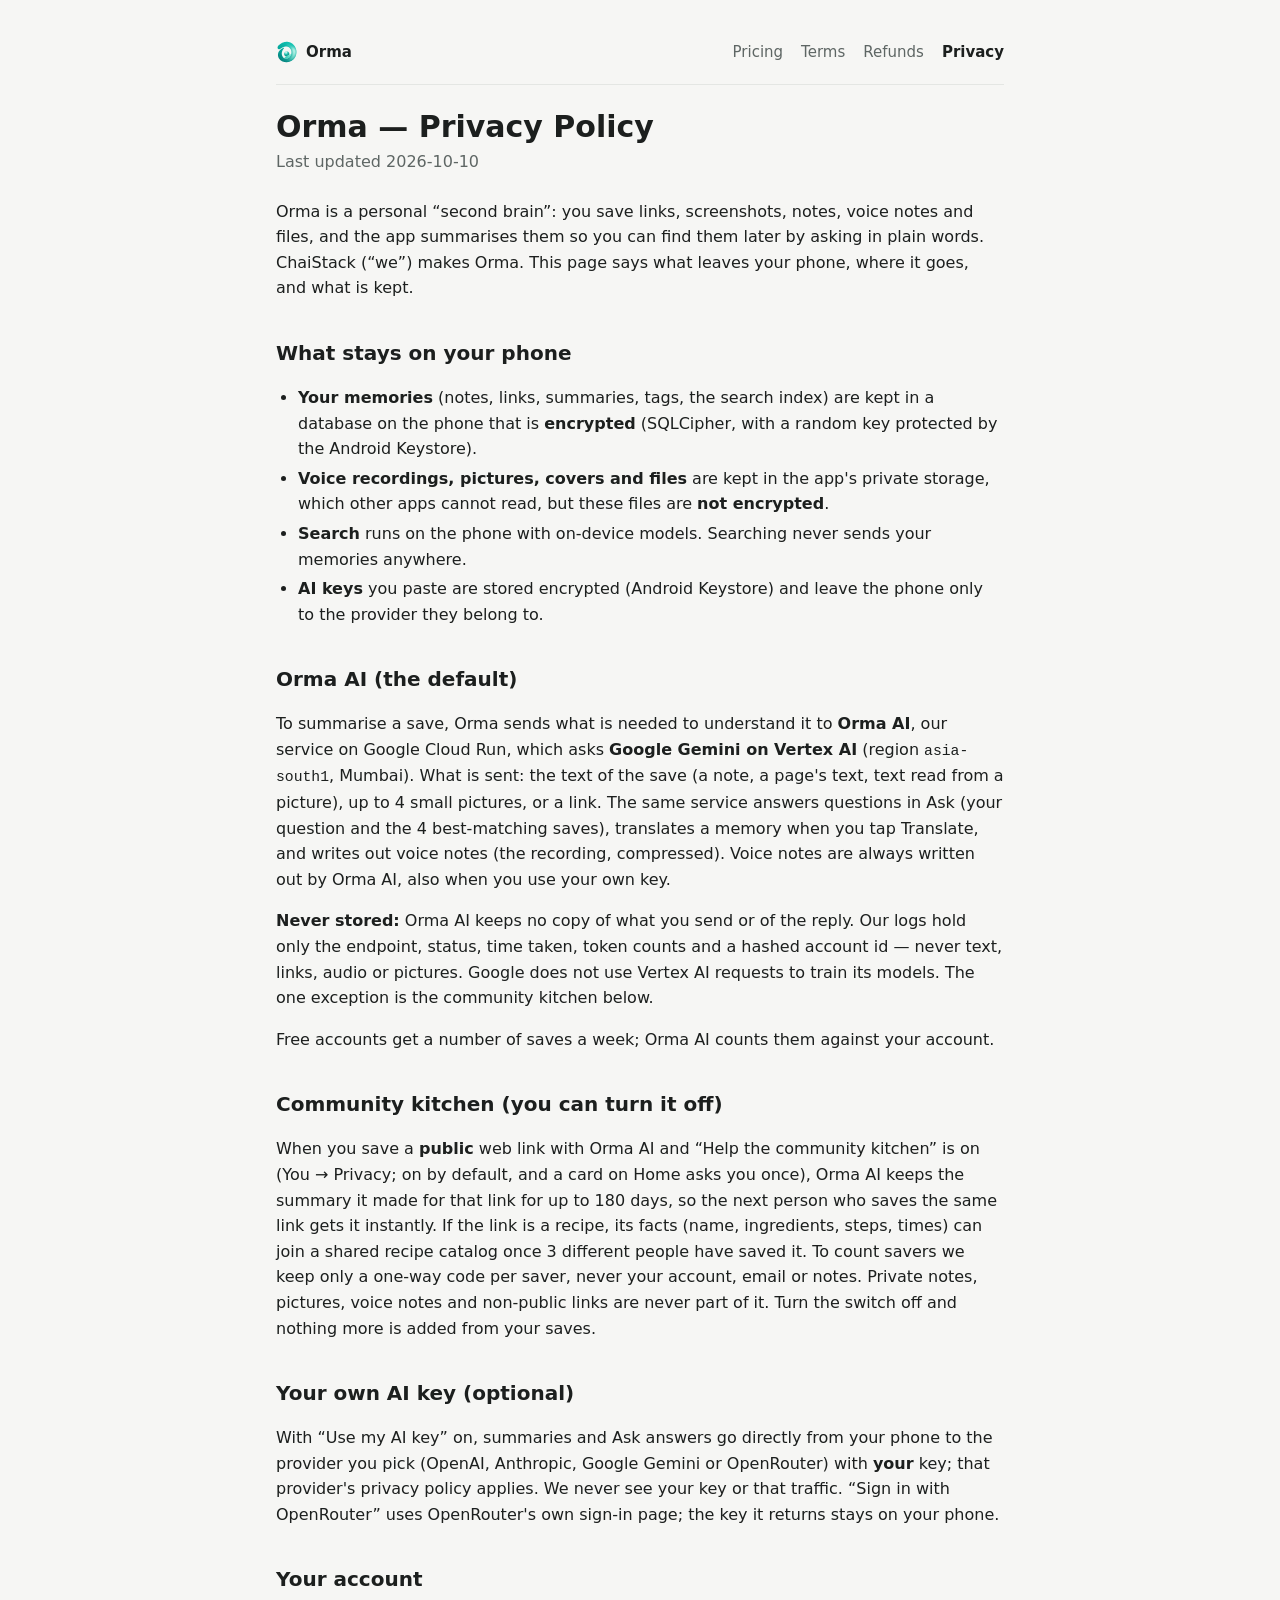
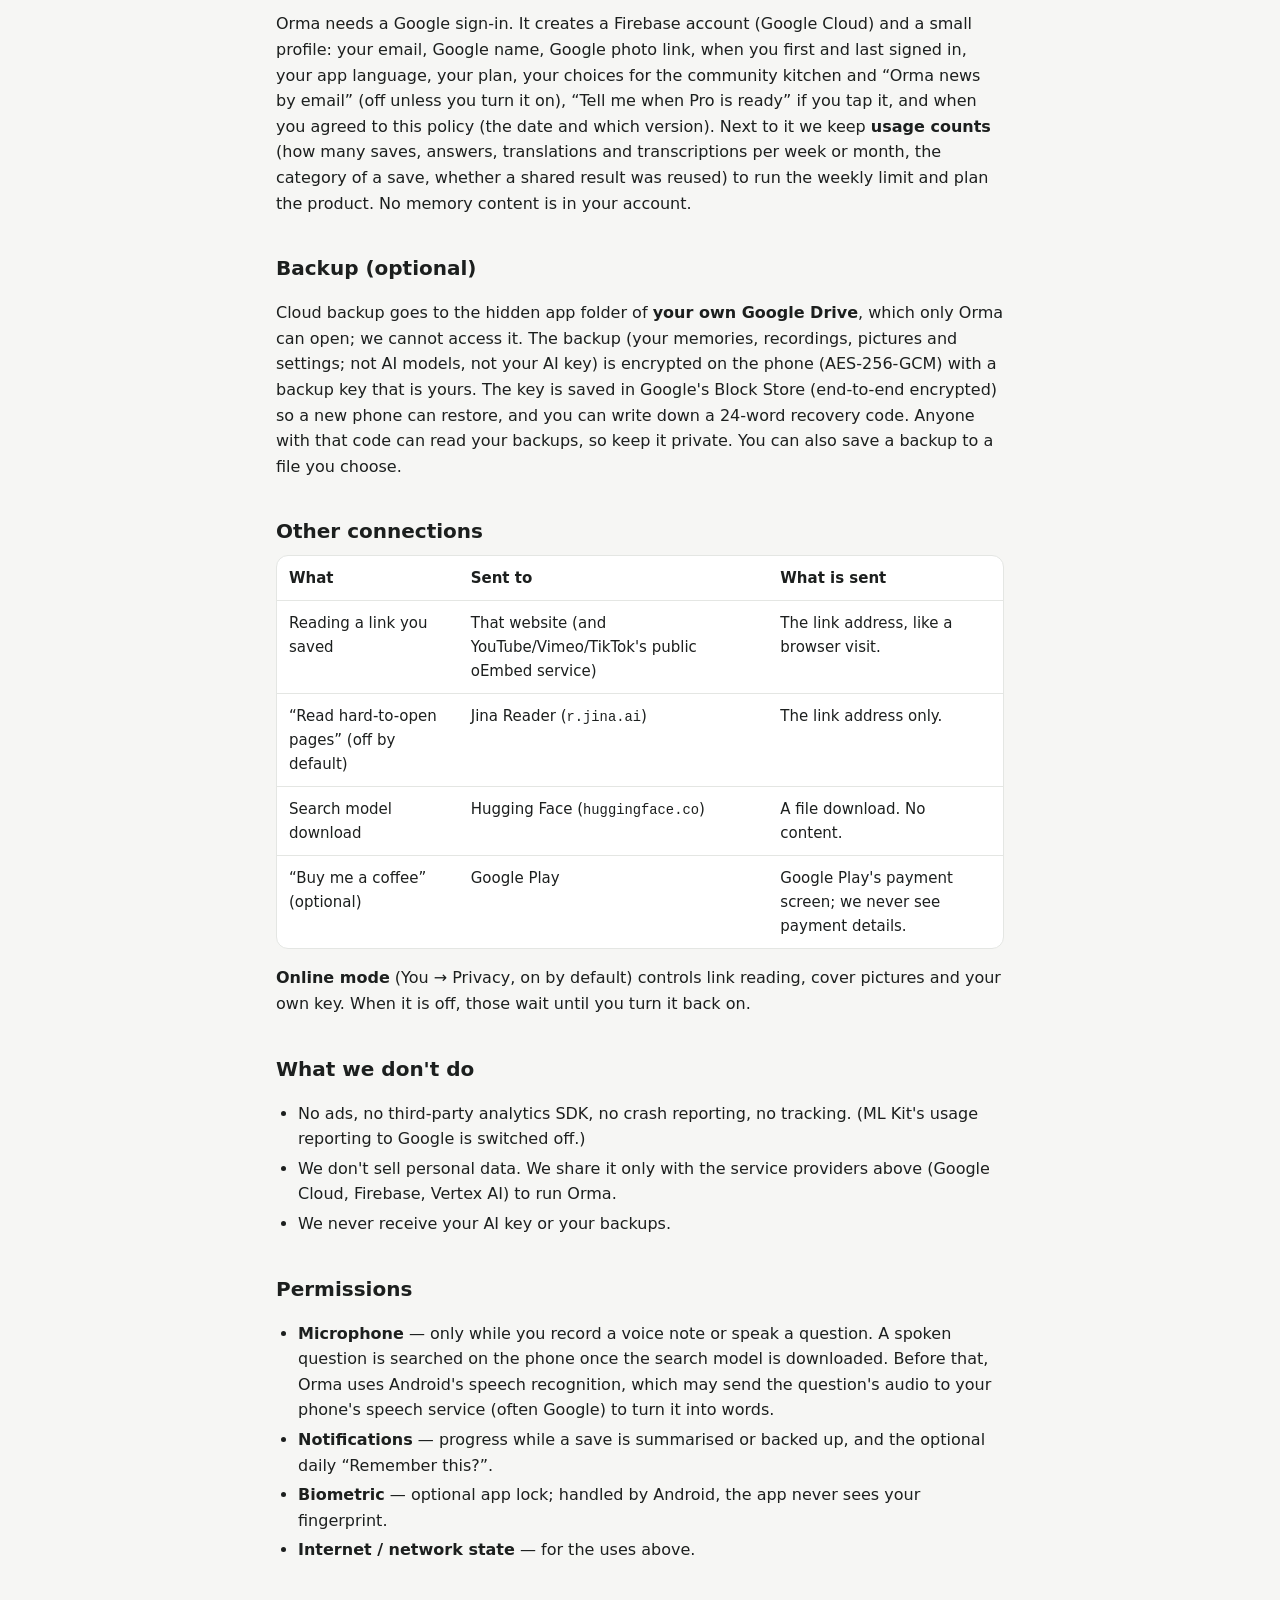
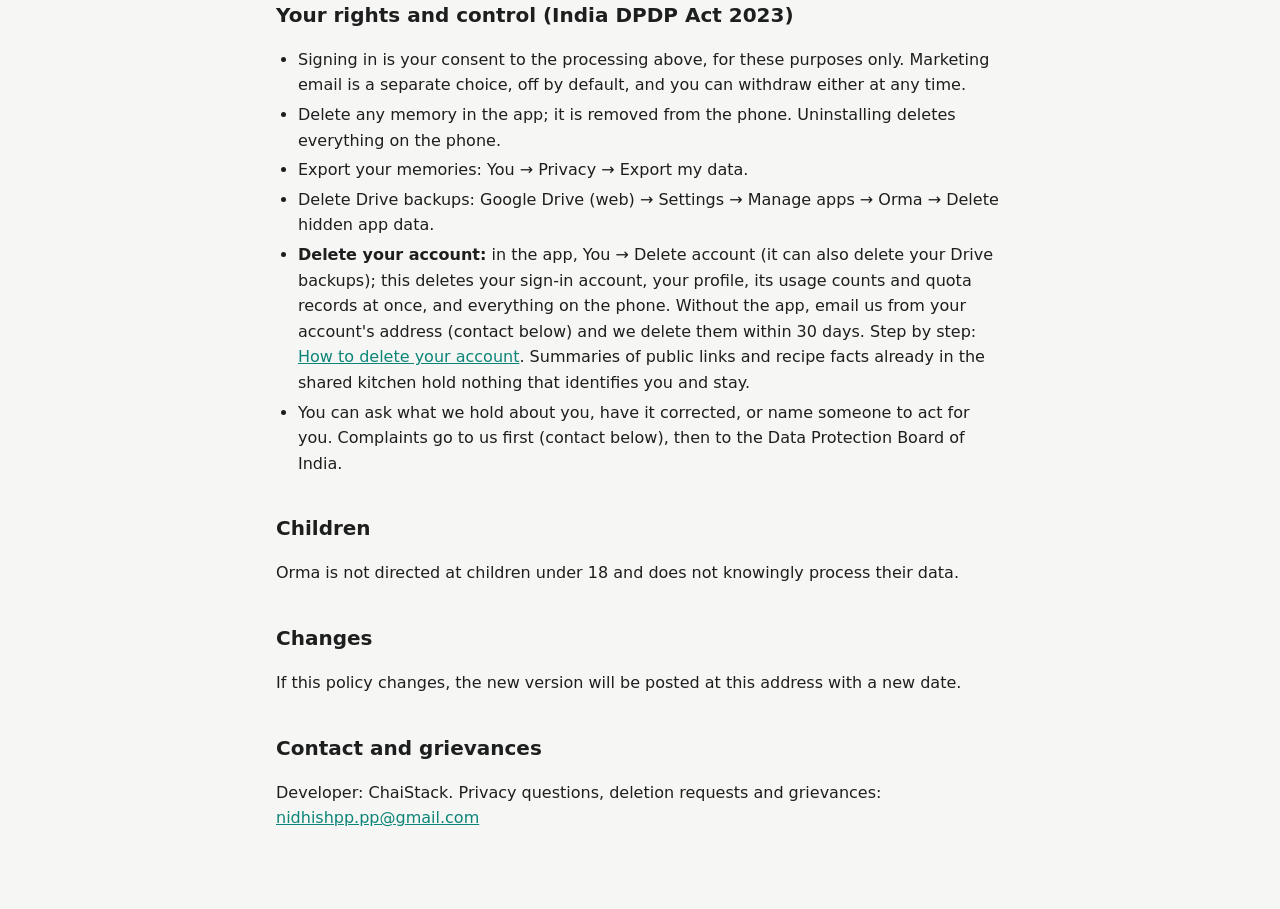
==== commit 11486fec: "New Orma logo: favicon, header mark and link-preview image Co-Authored-By: Claude Opus 5.5 <noreply@" ====
--- a/index.html
+++ b/index.html
@@ -5,6 +5,20 @@
 <meta name="viewport" content="width=device-width, initial-scale=1">
 <title>Orma — Privacy Policy</title>
 <meta name="description" content="Privacy policy for the Orma Android app.">
+<link rel="icon" href="favicon.ico" sizes="48x48">
+<link rel="icon" href="favicon.svg" type="image/svg+xml">
+<link rel="apple-touch-icon" href="apple-touch-icon.png">
+<meta name="theme-color" content="#0C8578">
+<meta property="og:type" content="website">
+<meta property="og:site_name" content="Orma">
+<meta property="og:title" content="Orma — Privacy Policy">
+<meta property="og:description" content="Privacy policy for the Orma Android app.">
+<meta property="og:url" content="https://nidhishpp.github.io/orma-privacy/">
+<meta property="og:image" content="https://nidhishpp.github.io/orma-privacy/og.jpg">
+<meta property="og:image:width" content="1200">
+<meta property="og:image:height" content="630">
+<meta property="og:image:alt" content="Orma, your pocket brain app">
+<meta name="twitter:card" content="summary_large_image">
 <style>
   :root { --bg:#F6F6F4; --card:#FFFFFF; --ink:#1C1F1E; --muted:#5E6664; --line:#E4E6E3; --accent:#0C8578; }
   @media (prefers-color-scheme: dark) {
@@ -29,13 +43,13 @@
   nav.site { display:flex; flex-wrap:wrap; gap:4px 18px; padding:0 0 20px; margin:0 0 24px; border-bottom:1px solid var(--line); font-size:15px; }
   nav.site a { color:var(--muted); text-decoration:none; }
   nav.site a[aria-current="page"] { color:var(--ink); font-weight:600; }
-  nav.site .brand { color:var(--ink); font-weight:700; margin-right:auto; }
+  nav.site .brand { color:var(--ink); font-weight:700; margin-right:auto; display:inline-flex; align-items:center; gap:8px; }
 </style>
 </head>
 <body>
 <main>
 <nav class="site">
-  <a class="brand" href="./">Orma</a>
+  <a class="brand" href="./"><img src="mark.svg" alt="" width="22" height="22">Orma</a>
   <a href="pricing.html">Pricing</a>
   <a href="terms.html">Terms</a>
   <a href="refund.html">Refunds</a>
